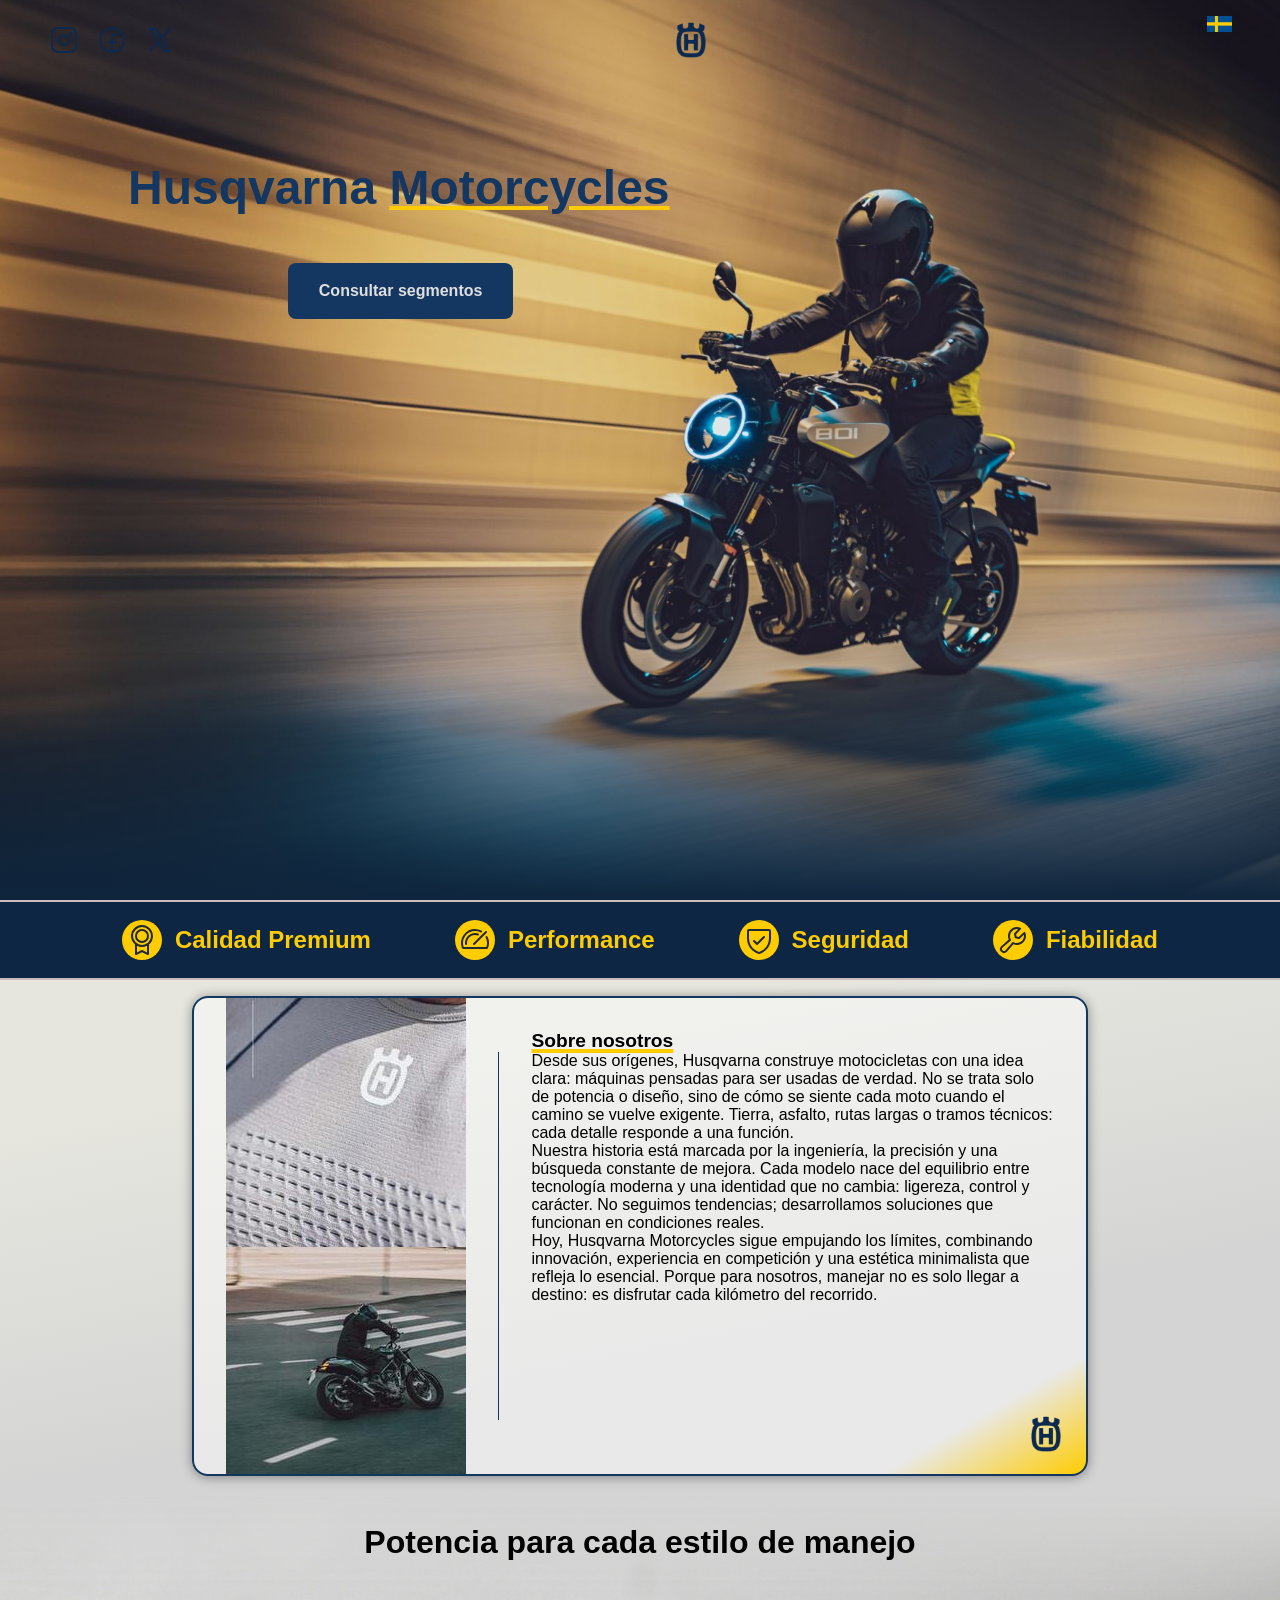
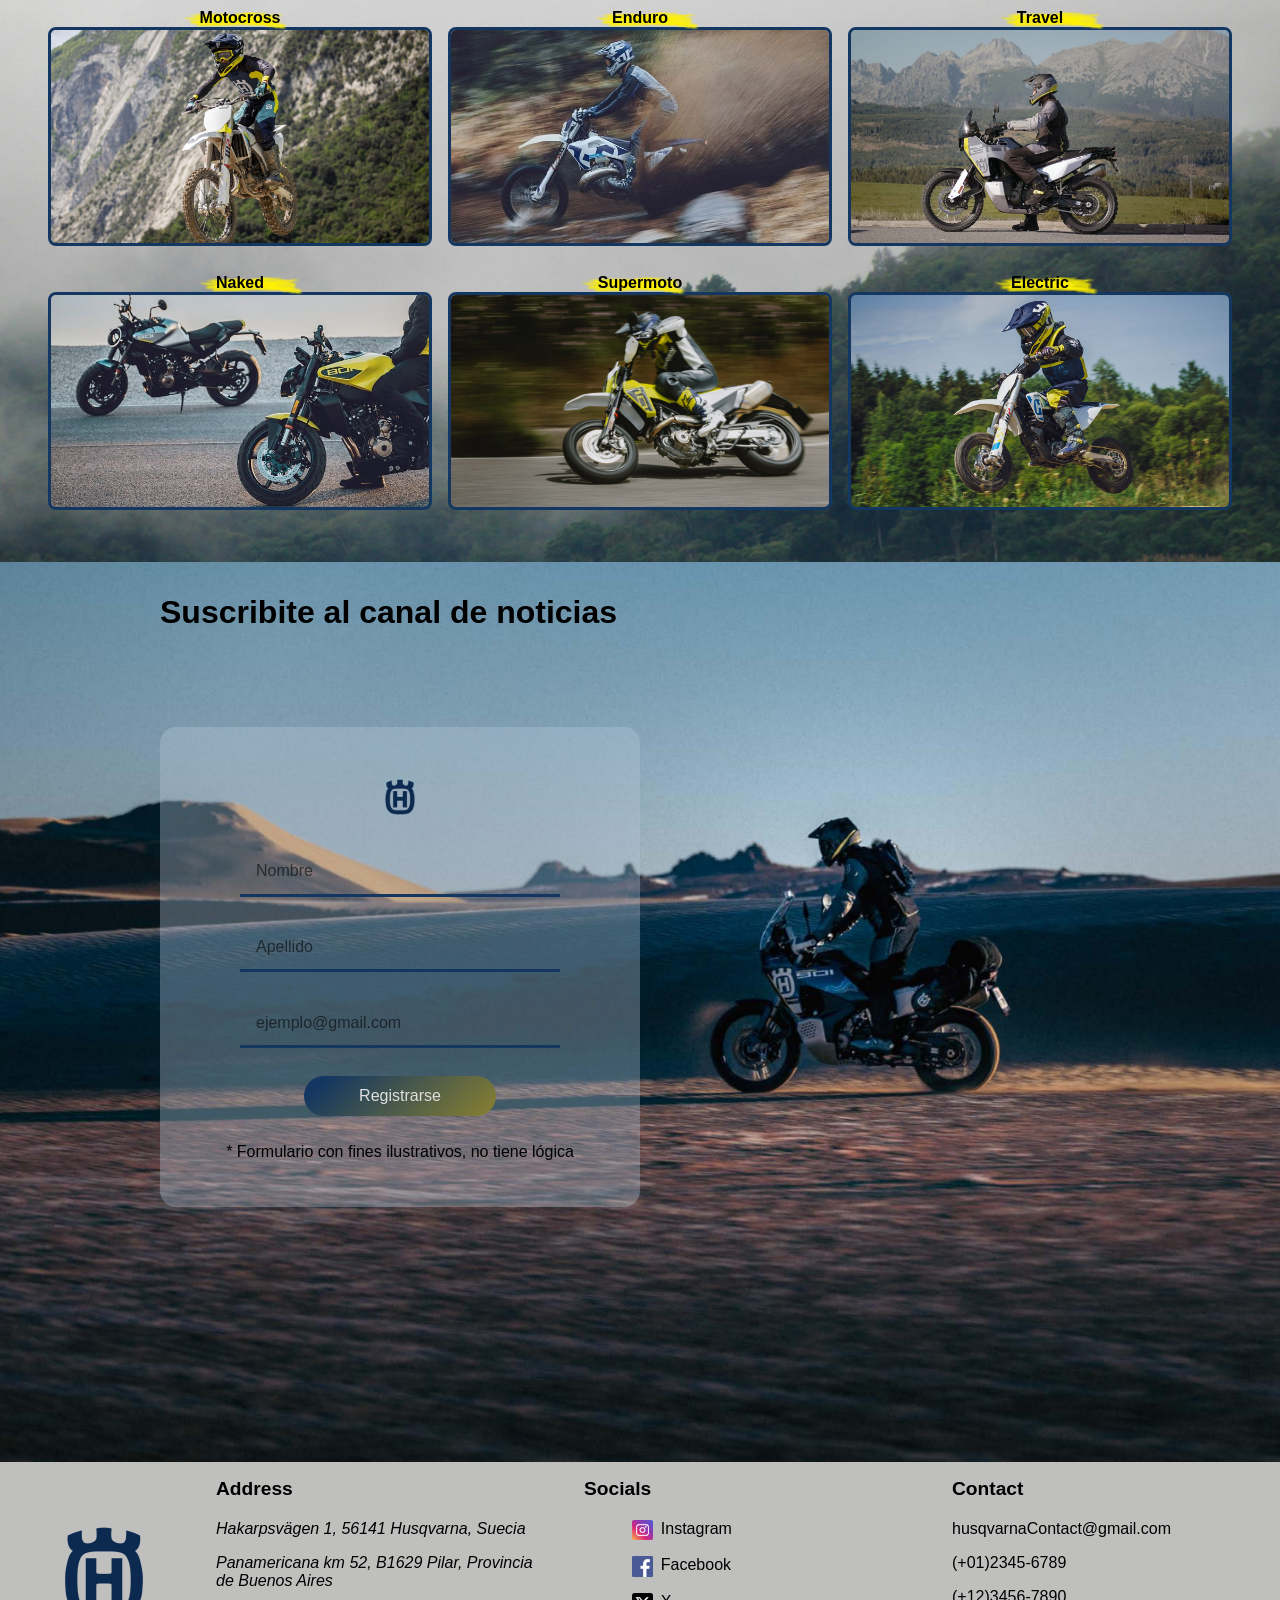
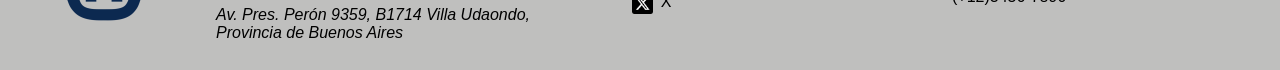
==== maquetado/main.html @ 610430f6 "final del foter?" ====
<!DOCTYPE html>
<html lang="en">

<head>
    <meta charset="UTF-8">
    <meta name="viewport" content="width=device-width, initial-scale=1.0">
    <title>Husqvarna Landing</title>
    <!-- Fuentes y Estilos -->
    <link rel="preconnect" href="https://fonts.googleapis.com">
    <link rel="preconnect" href="https://fonts.gstatic.com" crossorigin>
    <link
        href="https://fonts.googleapis.com/css2?family=Saira:ital,wdth,wght@0,50..125,100..900;1,50..125,100..900&display=swap"
        rel="stylesheet">
    <link rel="stylesheet" href="../styles/main.css" />
    <link rel="stylesheet" href="../styles/global.css" />
</head>

<body>
    <header>
        <div class="topbar">
            <div class="socials">
                <!-- Instagram, X y Facebook? -->
                <img src="../assets/icons/instagram-logo.svg">
                <img src="../assets/icons/facebook-logo.svg">
                <img src="../assets/icons/x-logo.svg">
            </div>
            <img class="logo" src="../assets/images/husqvarna-logo.png" alt="husqvarna-logo" />
            <img class="bandera" src="../assets/images/banderaSuecia.png" alt="flag" />
        </div>
        <section class="hero">
            <h1>Husqvarna <u class="sub">Motorcycles</u></h1>
            <button class="boton-navegacion">Consultar segmentos</button>
        </section>
    </header>

    <main>
        <section class="values-bar">
            <div class="value">
                <div class="circle">
                    <img src="../assets/icons/medal.svg" />
                </div>
                <p>Calidad Premium</p>
            </div>
            <div class="value">
                <div class="circle">
                    <img src="../assets/icons/speedometer.svg" />
                </div>
                <p>Performance</p>
            </div>
            <div class="value">
                <div class="circle">
                    <img src="../assets/icons/shield.svg" />
                </div>
                <p>Seguridad</p>
            </div>
            <div class="value">
                <div class="circle">
                    <img src="../assets/icons/wrench.svg" />
                </div>
                <p>Fiabilidad</p>
            </div>
        </section>

        <section class="about-us">
            <div class="about-us-container">
                <div class="about-us-images">
                    <img src="../assets/images/about-us/about-us1.jpg">
                    <img src="../assets/images/about-us/about-us2.jpg">
                </div>
                <div class="about-us-line">
                    <!-- vacio que quiero hacer una línea paralela a las fotos -->
                </div>
                <article class="about-us-text">
                    <h3 class="sub">Sobre nosotros</h3>
                    <p>Desde sus orígenes, Husqvarna construye motocicletas con una idea clara: máquinas pensadas para
                        ser usadas de verdad. No se trata solo de potencia o diseño, sino de cómo se siente cada moto
                        cuando el camino se vuelve exigente. Tierra, asfalto, rutas largas o tramos técnicos: cada
                        detalle responde a una función.</p>
                    <p>Nuestra historia está marcada por la ingeniería, la precisión y una búsqueda constante de mejora.
                        Cada modelo nace del equilibrio entre tecnología moderna y una identidad que no cambia:
                        ligereza, control y carácter. No seguimos tendencias; desarrollamos soluciones que funcionan en
                        condiciones reales.</p>
                    <p>Hoy, Husqvarna Motorcycles sigue empujando los límites, combinando innovación, experiencia en
                        competición y una estética minimalista que refleja lo esencial. Porque para nosotros, manejar no
                        es solo llegar a destino: es disfrutar cada kilómetro del recorrido.</p>
                    <img class="logo" src="../assets/images/husqvarna-logo.png">
                </article>
            </div>
        </section>

        <section class="segments-cards-container">
            <h3>Potencia para cada estilo de manejo</h3>
            <article class="grid">
                <div class="segment-card">
                    <div class="title-underline">
                        <h4>Motocross</h4>
                        <img class="yellow-underline" src="../assets/images/detalles/YellowUnderline.png" />
                    </div>
                    <img src="../assets/images/segmentos/motocross-card.jpg" />
                </div>
                <div class="segment-card">
                    <div class="title-underline">
                        <h4>Enduro</h4>
                        <img src="../assets/images/detalles/YellowUnderline.png" />
                    </div>
                    <img src="../assets/images/segmentos/enduro-card.jpg" />
                </div>
                <div class="segment-card">
                    <div class="title-underline">
                        <h4>Travel</h4>
                        <img src="../assets/images/detalles/YellowUnderline.png" />
                    </div>
                    <img src="../assets/images/segmentos/travel-card.jpg" />
                </div>
                <div class="segment-card">
                    <div class="title-underline">
                        <h4>Naked</h4>
                        <img src="../assets/images/detalles/YellowUnderline.png" />
                    </div>
                    <img src="../assets/images/segmentos/naked-card.jpg" />
                </div>
                <div class="segment-card">
                    <div class="title-underline">
                        <h4>Supermoto</h4>
                        <img src="../assets/images/detalles/YellowUnderline.png" />
                    </div>
                    <img src="../assets/images/segmentos/supermoto-card.jpg" />
                </div>
                <div class="segment-card">
                    <div class="title-underline">
                        <h4>Electric</h4>
                        <img src="../assets/images/detalles/YellowUnderline.png" />
                    </div>
                    <img src="../assets/images/segmentos/electric-card.jpg" />
                </div>
            </article>
        </section>

        <!-- <section class="latest-news-container">
            <h3>Últimas Noticias</h3>
            <article class="cards-container">
                <div class="news-card center-card">
                    <img src="../assets/images/latest-news/vitpilenCustom.JPG" class="card-img" />
                    <div class="card-text">
                        <h4>Husqvarna presenta la Vitpilen 801 Custom</h4>
                        <p>
                            La marca reveló un prototipo Custom Factory basado en la nueva Vitpilen 801.
                            Chasis aligerado, detalles mecanizados y una estética minimalista que rompe con lo
                            tradicional.
                            Los rumores indican que podría llegar como edición limitada a mercados selectos.
                        </p>
                    </div>
                </div>
                <div class="news-card left-card behind">
                    <img src="../assets/images/latest-news/newMotocross.jpg" class="card-img" />
                    <div class="card-text">
                        <h4>Nueva línea de Motocross 2025</h4>
                        <p>
                            Husqvarna actualizó la gama FC y TC con:

                            mapas de potencia revisados

                            mejoras en respuesta del acelerador ride-by-wire

                            suspensión WP XACT optimizada

                            reducción de peso en componentes clave

                            Se espera que los modelos 2025 sean referencia en competición amateur y profesional.
                        </p>
                    </div>
                </div>
                <div class="news-card right-card behind">
                    <img src="../assets/images/latest-news/newNorden.jpg" class="card-img" />
                    <div class="card-text">
                        <h4>Expedición Husqvarna Norden</h4>
                        <p>
                            Un equipo de pilotos de Husqvarna completó una travesía de 1.200 km con la Norden 901 por
                            terrenos mixtos:
                            fiordos, rutas costeras, grava suelta y sendas forestales.
                            La marca aprovechó la expedición para probar nuevas configuraciones de suspensión,
                            equipamiento touring actualizado y mejoras en ergonomía para viajes prolongados.


                        </p>
                    </div>
                </div>
            </article>
        </section> -->

        <section class="newsletter-form">
            <h3>Suscribite al canal de noticias</h3>
            <article class="form-container">
                <form>
                    <img class="logo" src="../assets/images/husqvarna-logo.png">
                    <div>
                        <label for="name" class="hidden">Nombre</label>
                        <input id="name" type="text" placeholder="Nombre">
                    </div>
                    <div>
                        <label for="lastname" class="hidden">Apellido</label>
                        <input id="lastname" type="text" placeholder="Apellido">
                    </div>
                    <div>
                        <label for="email" class="hidden">Email</label>
                        <input id="email" type="email" placeholder="ejemplo@gmail.com">
                    </div>
                    <button type="submit">Registrarse</button>
                    <p>* Formulario con fines ilustrativos, no tiene lógica</p>
                </form>
            </article>
        </section>

        <footer class="footer">
            <div class="footer-container">
                <div class="footer-column-logo logo-column">
                    <img class="footer-logo" src="../assets/images/husqvarna-logo.png">
                </div>
                <section class="footer-column">
                    <h3>Address</h3>
                    <address>
                        <p class="p-footer">Hakarpsvägen 1, 56141 Husqvarna, Suecia</p>
                        <p class="p-footer">Panamericana km 52, B1629 Pilar, Provincia de Buenos Aires</p>
                        <p class="p-footer">Av. Pres. Perón 9359, B1714 Villa Udaondo, Provincia de Buenos Aires</p>
                    </address>
                </section>
                <section class="footer-column">
                    <h3>Socials</h3>
                    <ul>
                        <li><img src="../assets/icons/instagramIcon.jpg"><p>Instagram</p></li>
                        <li><img src="../assets/icons/facebookIcon.jpg"><p>Facebook</p></li>
                        <li><img src="../assets/icons/twitterIcon.jpg"><p>X</p></li>
                    </ul>
                </section>
                <section class="footer-column">
                    <h3>Contact</h3>
                    <p class="p-footer">husqvarnaContact@gmail.com</p>
                    <p class="p-footer">(+01)2345-6789</p>
                    <p class="p-footer">(+12)3456-7890</p>
                </section>
            </div>
        </footer>
    </main>
</body>

</html>
---- styles/main.css ----
main {
    background-color: white;
    padding-top: 10em;
    padding: 0em 0em 0;
    width: 100%;
    display: flex;
    flex-direction: column;
    align-items: center;
}

.topbar {
    align-items: center;
    display: flex;
    flex-direction: row;
    justify-content: space-between;
}

.socials {
    display: flex;
    flex-direction: row;
    gap: 1em;
}

.hero {
    padding: 3em 5em;
    align-items: center;
}

.hero h1 {
    font-size: 3em;
    color: var(--color-primario);
    padding: 1em 0em
}

.hero button {
    margin-left: 10em;
}

.sub {
    text-decoration: underline;
    text-decoration-color: var(--color-secundario);
    /* Amarillo Husqvarna */
    text-decoration-thickness: 4px;
}

.values-bar {
    background-color: var(--color-primario-value);
    height: 5em;
    width: 100vw;
    padding: 0 5em;
    display: flex;
    flex-direction: row;
    justify-content: space-around;
    border-top: 2px solid var(--color-borde-suave);
    border-bottom: 2px solid var(--color-borde-suave);
}

.value {
    display: flex;
    flex-direction: row;
    gap: 0.8em;
    align-items: center;
}

.value p {
    font-size: 1.5em;
    color: var(--color-circle);
    font-weight: 600;
}

.circle {
    position: relative;
    height: 2.5em;
    width: 2.5em;
    background-color: var(--color-circle);
    border-radius: 9999px;
}

.circle img {
    position: absolute;
    top: 50%;
    left: 50%;
    transform: translate(-50%, -50%);
}

/* About us */
.about-us {
    width: 100%;
    height: 32em;
    display: flex;
    justify-content: center;
    align-items: center;
    /* background-color: var(--color-background2); */
    background: #D4D4D4;
    background: linear-gradient(349deg, rgba(212, 212, 212, 1) 32%, rgba(230, 230, 223, 1) 80%)
        /* ese color de fondo para diferenciar */
}

.about-us-container {
    width: 70%;
    height: 30em;
    border-radius: 1em;
    border: 2px solid var(--color-primario);
    background: var(--color-background2);
    background: linear-gradient(150deg, rgba(250, 250, 250, 0.55) 88%, rgba(255, 204, 0, 1) 100%);
    display: flex;
    flex-direction: row;
    justify-content: space-evenly;
    overflow: hidden;
    box-shadow: 0 1px 12px rgba(0, 0, 0, 0.4);
}

.about-us-line {
    width: 0.4em;
    height: 23em;
    margin: 0;
    align-self: center;
    background-color: var(--color-primario);
}

.about-us-text {
    padding: 2em;
    position: relative;
}

.about-us-text>img {
    position: absolute;
    bottom: 1em;
    right: 1em;
}

.about-us-images {
    width: 15em;
    margin: 0 2em;
}

.about-us-images>img {
    margin-top: -2em;
}

/*  */
.segments-cards-container {
    display: flex;
    flex-direction: column;
    width: 100%;
    background: linear-gradient(to bottom, #d4d4d4 0%, rgba(255, 255, 255, 0) 20%),
        url(../assets/images/background-fade.jpg) center/cover no-repeat;
}

.segments-cards-container>h3 {
    align-self: center;
    padding: 1em 0 0;
    font-size: 2em;
}

.grid {
    position: relative;
    align-self: center;
    display: grid;
    grid-template-columns: 25em 25em 25em;
    text-align: center;
    padding: 3em 0;
    row-gap: 1.5em;
}

.segment-card>img {
    width: 24em;
    border-radius: 0.5em;
    border: 3px solid var(--color-primario);
    transition: border-color 0.25s ease,
        transform 0.3s ease;
}

.segment-card>img:hover {
    border-color: var(--color-secundario);
    transform: scale(1.04);
}

.title-underline {
    position: relative;
    display: inline-block;
    z-index: 0;
}

.title-underline h4 {
    position: relative;
    z-index: 2;
}

.title-underline img {
    position: absolute;
    top: -16px;
    left: -1.5em;
    /* arranca debajo del h4 */
    z-index: 1;
}

.latest-news-container {
    width: 100%;
    padding: 1em 3em;
    border-top: 2px solid var(--color-borde-suave);
}

.latest-news-container h3 {
    position: relative;
    left: 5em;
    font-size: 2em;
    padding: 1em 0;
}

.cards-container {
    display: flex;
    flex-direction: column;
    position: relative;
    padding: 2em;
    /* sacar */
    gap: 1em;
    /* ^ */
    align-items: center;

}

.news-card {
    display: flex;
    flex-direction: row;
    border: 2px solid var(--color-primario);
    border-radius: 13px;
    background-color: var(--color-borde-suave);
    height: 15em;
}

.news-card img {
    height: 15em;
    width: auto;
    border-radius: 10px;
}

.card-text {
    padding: 0.5em 1em;
    gap: 1em;
    display: flex;
    flex-direction: column;
}

.center-card {
    width: 40em;
    position: relative;
    z-index: 3;
}

.behind {
    width: 35em;
    top: 0em;
    position: absolute;
    opacity: 0.6;
}

.left-card {
    left: 1em;
}

.right-card {
    right: 1em;
}

.newsletter-form {
    background: url(../assets/images/form-background.jpg) no-repeat center;
    background-size: cover; /* acomodo la imagen para que cubra todo el contenedor*/
    width: 100%;
    height: 100vh;
    /* display column (on-block) */
}

.newsletter-form h3 {
    position: relative;
    left: 5em;
    font-size: 2em;
    padding: 1em 0;
}

.form-container form {
    background-color: rgba(180, 198, 214, 0.35);
    border-radius: 1em;
    align-items: center;
    padding: 2em;
    margin: 4em 10em;
    width: 30em;
    height: 30em;
    display: flex;
    flex-direction: column;
    justify-content: space-around;
}

form input {
    height: 3em;
    width: 20em;
    padding: 0 1em;
    background: none;
    border: none;
    border-bottom: 3px solid var(--color-primario);
    font-size: 1em;

    transition: padding 0.25s ease;
}

form input::placeholder {
    color: var(--color-placeholder);
}

form input:focus {
    outline: none;
    padding: 0 1.3em;
}

form button {
    height: 2.5em;
    width: 12em;
    font-size: 1em;
    background: linear-gradient(318deg, var(--color-secundario) 0%, var(--color-primario) 90%);
    background-size: 200% 200%;
    background-position: left;
    color: var(--color-fuente-claro);
    border-radius: 9999px;
    border: none;

    transition: background-position 0.4s ease,
        transform 0.2s ease,
        color 0.4s ease;
}

form button:hover {
    background-position: right;
    transform: translateY(-2px);
    color: var(--color-fuente-fuerte);
}
.hidden{
    position: absolute;
    left: -9999px;
}

.footer{
    height: 13em;
    width: 100%;
    padding: 1em 0;
    background-color: var(--color-background-footer);
}

.footer-container{
    display: flex;
    flex-direction: row;
    justify-content: center;
    gap: 3em;
}

.footer-column{
    width: 20em;
}
.footer-column-logo{
    width: 10em;
}
.footer-column h3{
    justify-self: center;
    margin: 0 0 1em 0;
}

.logo-column{
    position: relative;
}
.footer-logo{
    width: 8em;
    position: absolute;
    top: 2em;
    left: 2em;
}
/* tamaño de los iconos */
li{
    display: flex;
    flex-direction: row;
    gap: 0.5em;
    margin: 0 0 1em 0;
    padding: 0 3em;
}
li img{
    height: 1.3em;
}
.p-footer{
    margin: 0 0 1em 0;
}
---- styles/global.css ----
:root {
  --color-primario: #143761;
  --color-secundario: #ffcc00;
  /*aclaro el color en hover*/
  --color-primario-hover: #1e5497;
  /* --color-secundario-hover: #e4e4e4;*/
  /*oscurezco en active*/
  --color-primario-value: #0d2644;
  /* --color-secundario-active: #cfcfcf;*/

  --color-background: #f5f5f5;
  --color-background2:#fcfcf0;
  --color-background-footer:#bfbfbe;
  --color-fuente-fuerte: #000000;
  --color-fuente-claro: #dfdfdf;
  --color-fuente-medio: #967d65;
  --color-fuente-suave: #9EA7B6;
  --color-borde-suave: #ccbcbc;
  --color-circle: #ffcc00;
  --color-placeholder: #00000091;
  --ancho-contenedor: 71.80rem;
  /*lo dejo y lo cambio para las cards*/
  --radio-contenedor: 0.5rem;
  /*ídem arriba, tengo que moverlo a css de modelos*/
  --font-family: "preconnect", sans-serif;
}

* {
  padding: 0;
  margin: 0;
  box-sizing: border-box;
}

body {
  background-color: var(--color-background);
  width: 100%;
  display: flex;
  flex-direction: column;
  justify-content: center;
  align-items: center;
  overflow-x: hidden;
  font-family: var(--font-family);
}

header {
  background: linear-gradient(to top, rgba(14,37,61,1) 0%, rgba(14,37,61,0) 25%),
  url(../assets/images/svartpilen801.png) no-repeat center center; 
  background-size: cover;
  top: 0;
  width: 100%;
  height: 100vh;
  padding: 1em 3em;
}

.container-boton {
  padding: 1em 0;
  width: 100%;
  display: flex;
  justify-content: space-evenly;
}

.boton-navegacion {
  height: 3.5em;
  padding: 0 1.8em;
  border-radius: 8px;
  border: 2px solid transparent;
  cursor: pointer;
  background-color: var(--color-primario);
  color: var(--color-fuente-claro);
  transition: background-color 0.25s ease,
    color 0.1s ease,
    transform 0.1s ease,
    box-shadow 0.25s ease,
    border 0.25s ease;
  font-size: 1rem;
  font-weight: 600;
}

.boton-navegacion:hover {
  background-color: transparent;
  color: var(--color-primario);
  border-color: var(--color-principal);
  transform: translateY(-2px);
  box-shadow: 0 4px 10px rgba(0, 0, 0, 0.4);
}

.boton-navegacion:active {
  transform: translateY(0);
}

.logo {
  /*height: 50px;*/
  height: 3em;
  width: 3em;
}

.bandera {
  height: 1em;
  width: auto;
  align-self: flex-start;
}

h1,
h2 {
  color: white;
}

h1 {
  font-size: 2.6rem;
}

h2 {
  font-size: 1.3rem;
}

h3 {
  font-size: 1.2rem;
}

p {
  font-size: 1rem;
}

.fuente-oscuro {
  color: var(--color-fuente-fuerte);
}

.contenedor {
  width: 100%;
  background-color: var(--color-fuente-suave);
  border-radius: var(--radio-contenedor);
  padding: 1.5rem;
}

.elementos-espaciado {
  display: flex;
  flex-direction: column;
  gap: var(--margen-entre-inputs);
}

.error {
  color: var(--color-error);
  font-size: 0.9rem;
  margin-top: 0.25rem;
}

.color-secundario {
  color: var(--color-secundario);
}

.color-medio {
  color: var(--color-fuente-medio);
}

/* Breakpoint tablet */
/* @media (max-width: 1024px) {
  h1 {
    font-size: 2.1rem;
  }
} */

/* Breakpoint mobile */
/* @media (max-width: 640px) {
  h1{
    font-size: 1.7rem;
  }
  h2 {
    font-size: 1.1rem;
  }
  h3 {
    font-size: 1rem;
  }
  p {
    font-size: 0.9rem;
  }
  body{
    padding-top: 0rem;
    padding-bottom: 4rem;
  }
} */
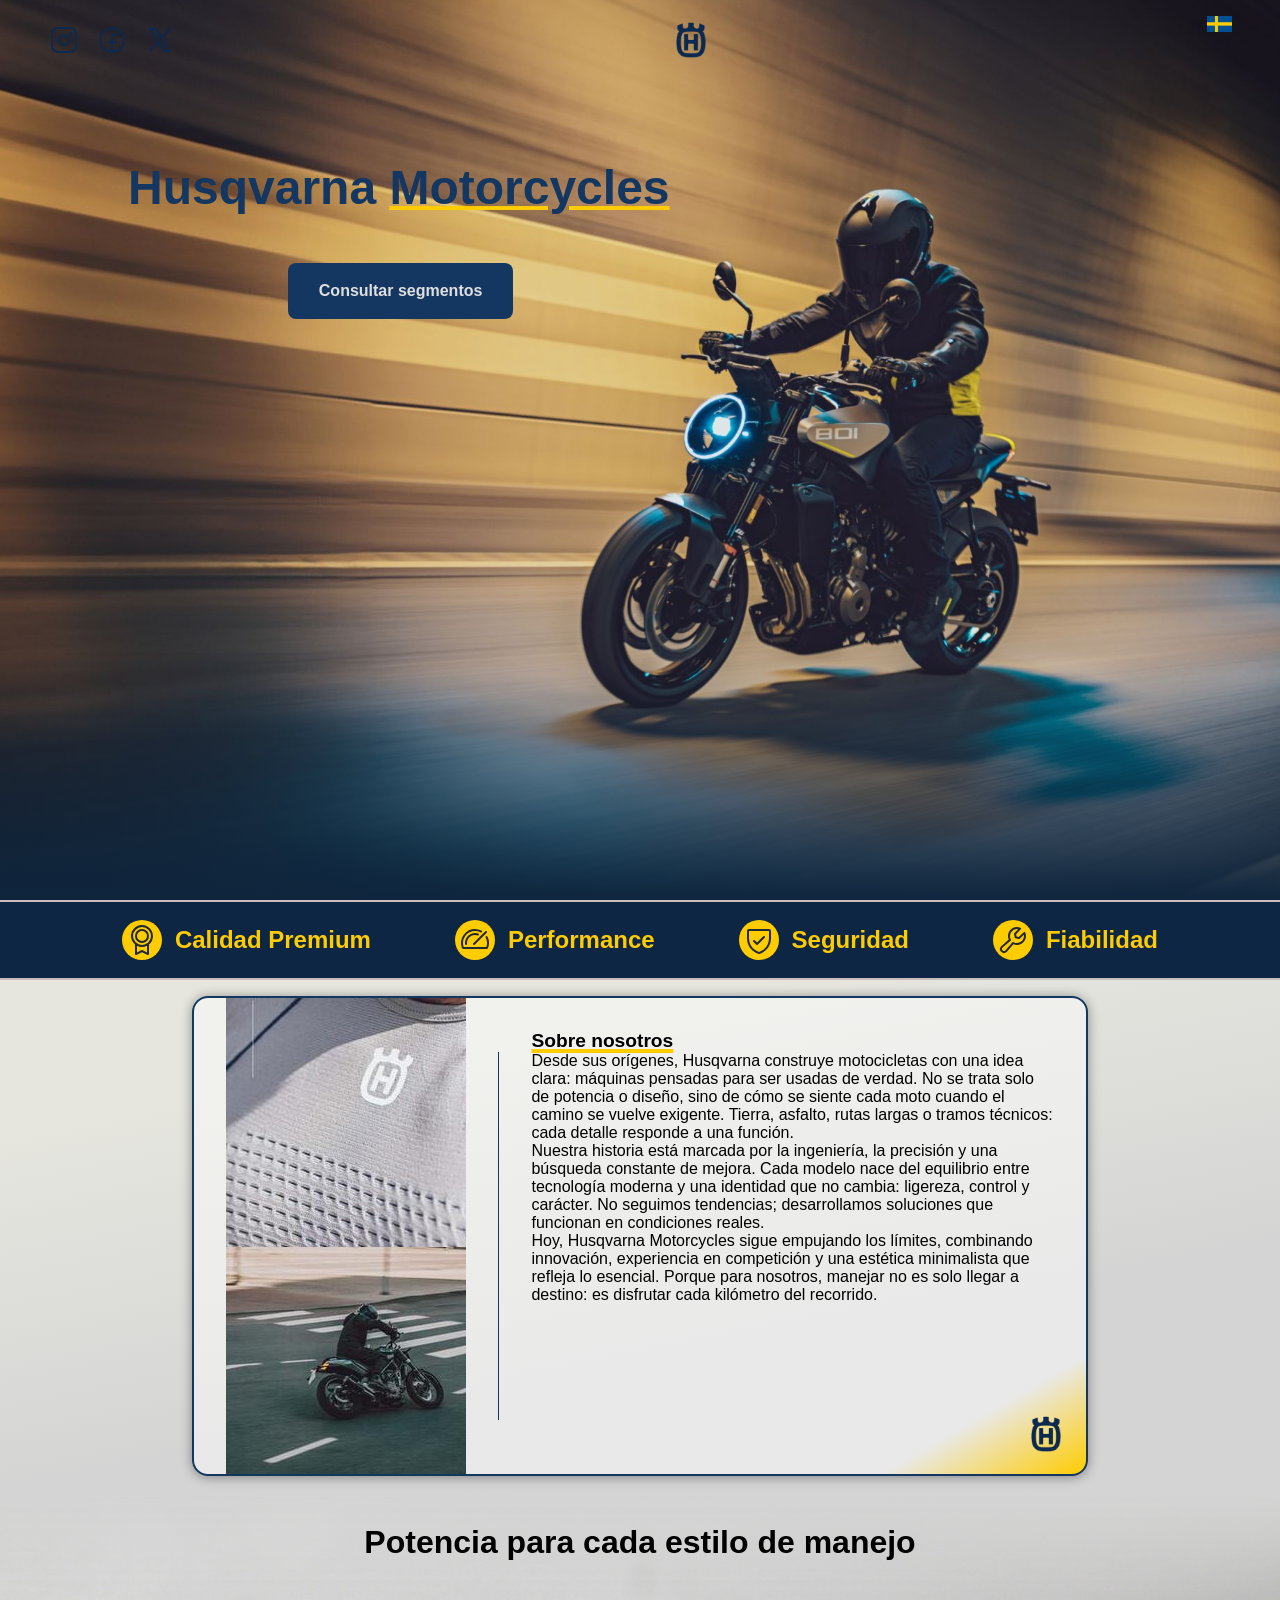
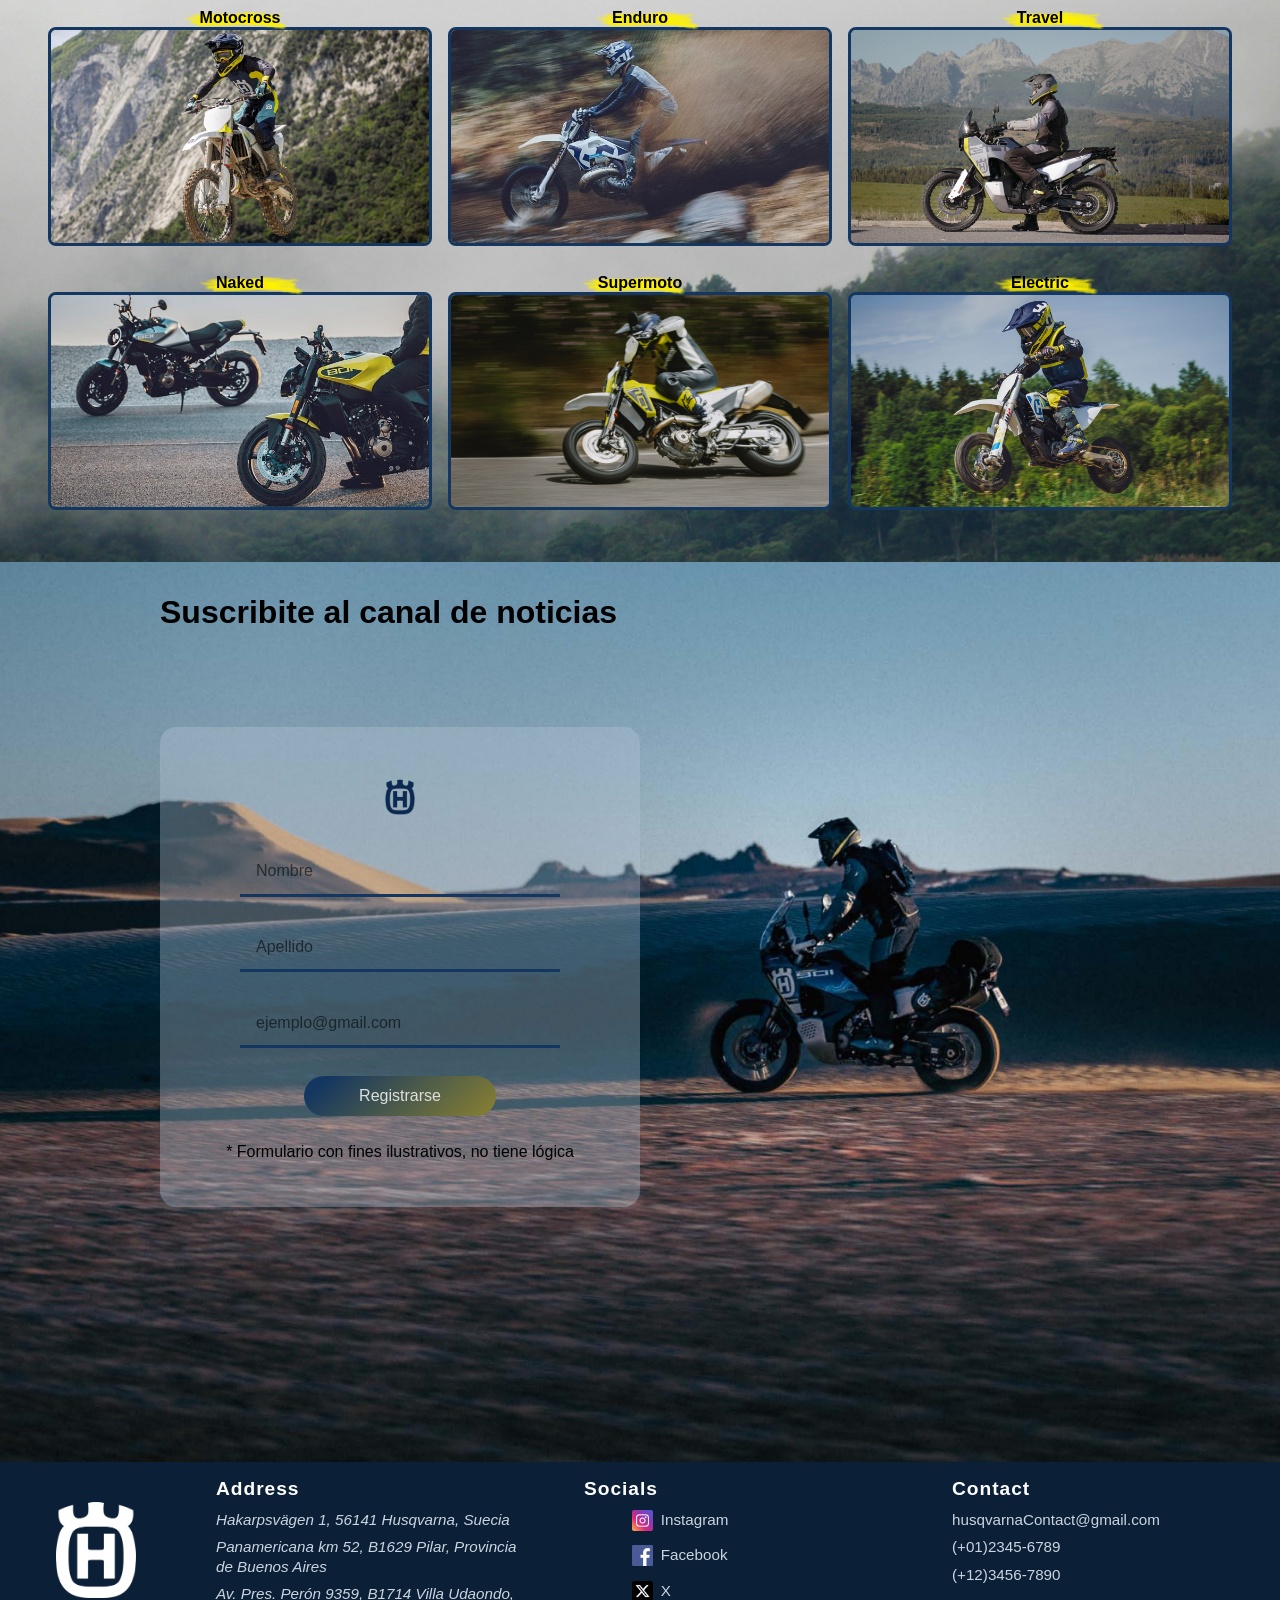
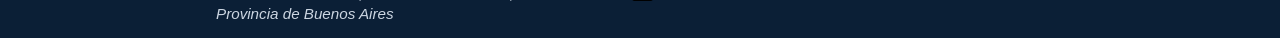
==== commit e1958b8a: "footer" ====
--- a/maquetado/main.html
+++ b/maquetado/main.html
@@ -214,7 +214,7 @@
         <footer class="footer">
             <div class="footer-container">
                 <div class="footer-column-logo logo-column">
-                    <img class="footer-logo" src="../assets/images/husqvarna-logo.png">
+                    <img class="footer-logo" src="../assets/images/husqvarna-logo-footer.png">
                 </div>
                 <section class="footer-column">
                     <h3>Address</h3>
@@ -227,9 +227,9 @@
                 <section class="footer-column">
                     <h3>Socials</h3>
                     <ul>
-                        <li><img src="../assets/icons/instagramIcon.jpg"><p>Instagram</p></li>
-                        <li><img src="../assets/icons/facebookIcon.jpg"><p>Facebook</p></li>
-                        <li><img src="../assets/icons/twitterIcon.jpg"><p>X</p></li>
+                        <li><img src="../assets/icons/instagramIcon.jpg"><p class="p-footer">Instagram</p></li>
+                        <li><img src="../assets/icons/facebookIcon.jpg"><p class="p-footer">Facebook</p></li>
+                        <li><img src="../assets/icons/twitterIcon.jpg"><p class="p-footer">X</p></li>
                     </ul>
                 </section>
                 <section class="footer-column">
--- a/styles/main.css
+++ b/styles/main.css
@@ -339,7 +339,7 @@
 }
 
 .footer{
-    height: 13em;
+    height: 11em;
     width: 100%;
     padding: 1em 0;
     background-color: var(--color-background-footer);
@@ -359,30 +359,36 @@
     width: 10em;
 }
 .footer-column h3{
+    color: var(--color-fuente-footer-h3);
+    font-weight: 600;
+    letter-spacing: 0.05em;
     justify-self: center;
-    margin: 0 0 1em 0;
+    margin: 0 0 0.5em 0;
 }
 
 .logo-column{
     position: relative;
 }
 .footer-logo{
-    width: 8em;
-    position: absolute;
-    top: 2em;
-    left: 2em;
+    width: 5em;
+    position: absolute;
+    top: 1.5em;
+    left: 3em;
 }
 /* tamaño de los iconos */
 li{
     display: flex;
     flex-direction: row;
     gap: 0.5em;
-    margin: 0 0 1em 0;
+    margin: 0 0 0.5em 0;
     padding: 0 3em;
 }
 li img{
     height: 1.3em;
 }
 .p-footer{
-    margin: 0 0 1em 0;
+    color: var(--color-fuente-footer-p);
+    font-size: 0.95em;
+    line-height: 1.3;
+    margin: 0 0 0.5em 0;
 }
--- a/styles/global.css
+++ b/styles/global.css
@@ -10,8 +10,10 @@
 
   --color-background: #f5f5f5;
   --color-background2:#fcfcf0;
-  --color-background-footer:#bfbfbe;
+  --color-background-footer:#0b1f36;
   --color-fuente-fuerte: #000000;
+  --color-fuente-footer-h3: #ffffff;
+  --color-fuente-footer-p: #cbd5e1;
   --color-fuente-claro: #dfdfdf;
   --color-fuente-medio: #967d65;
   --color-fuente-suave: #9EA7B6;
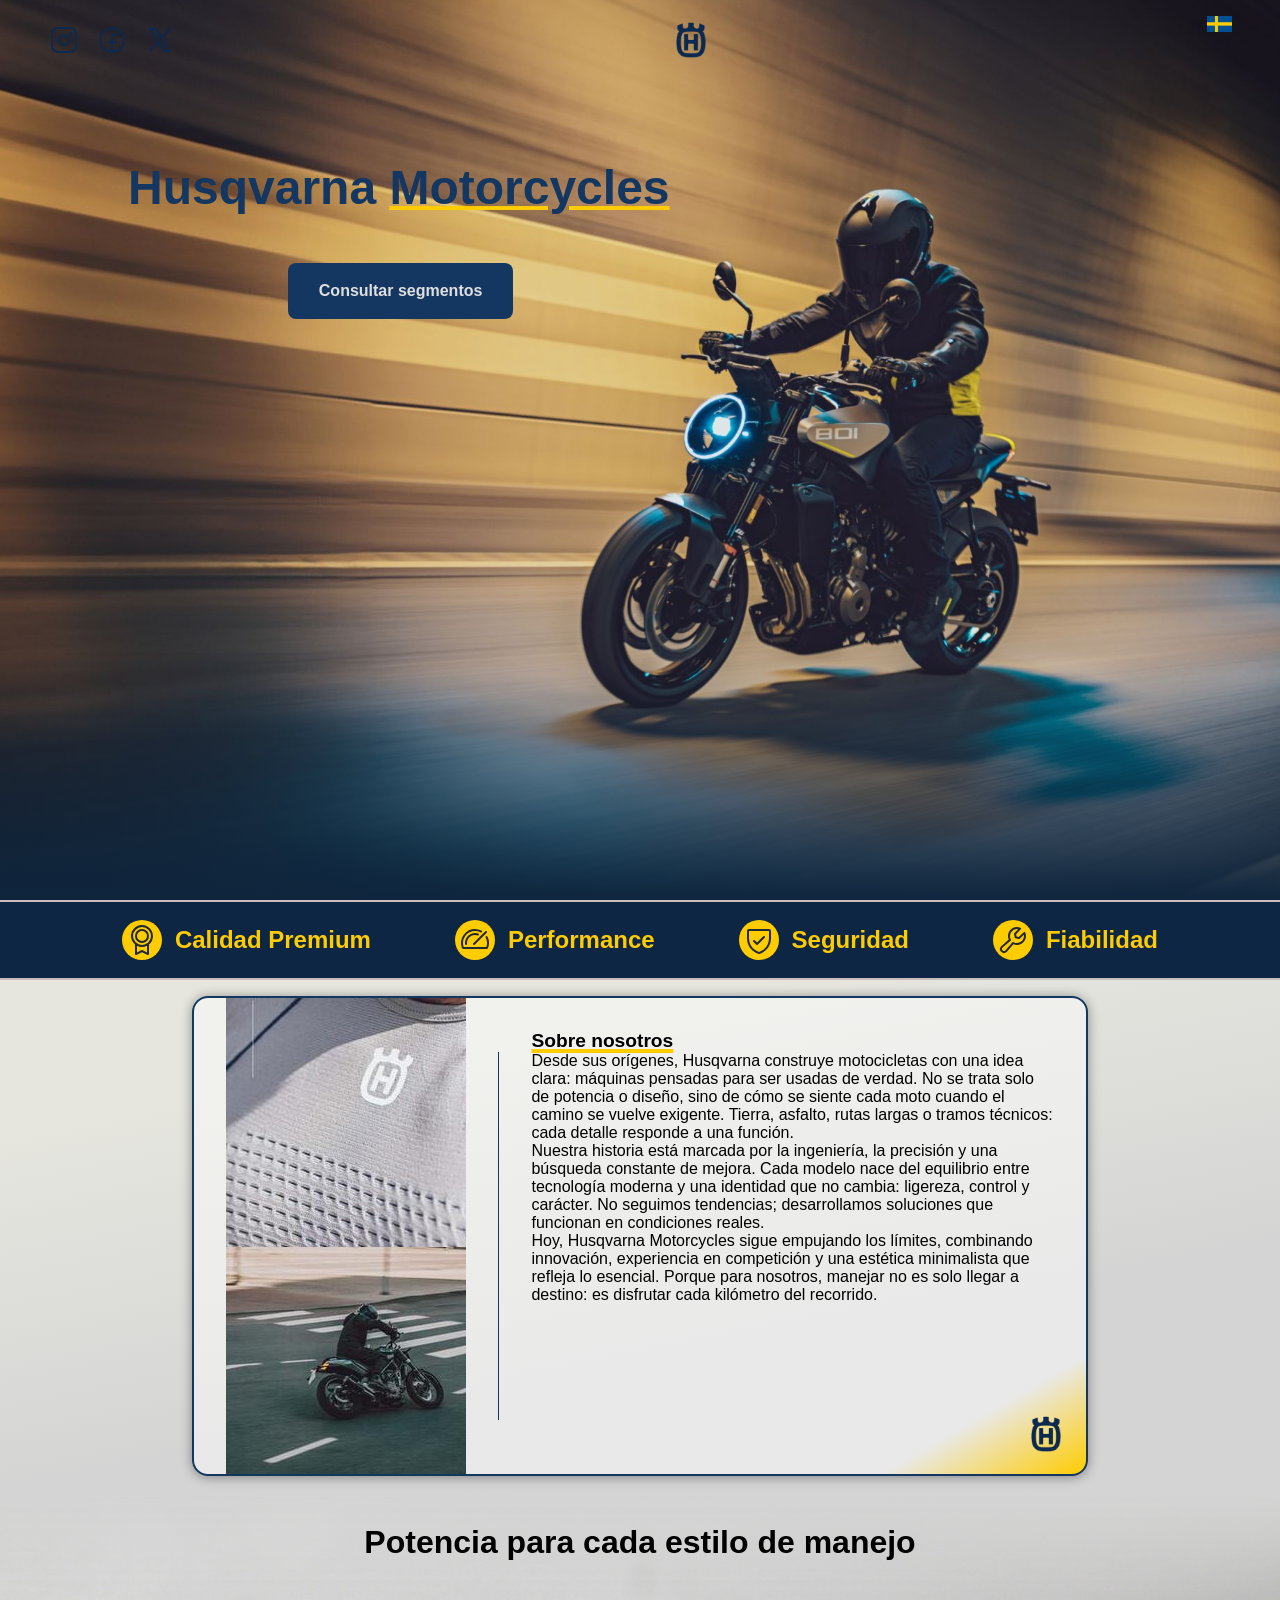
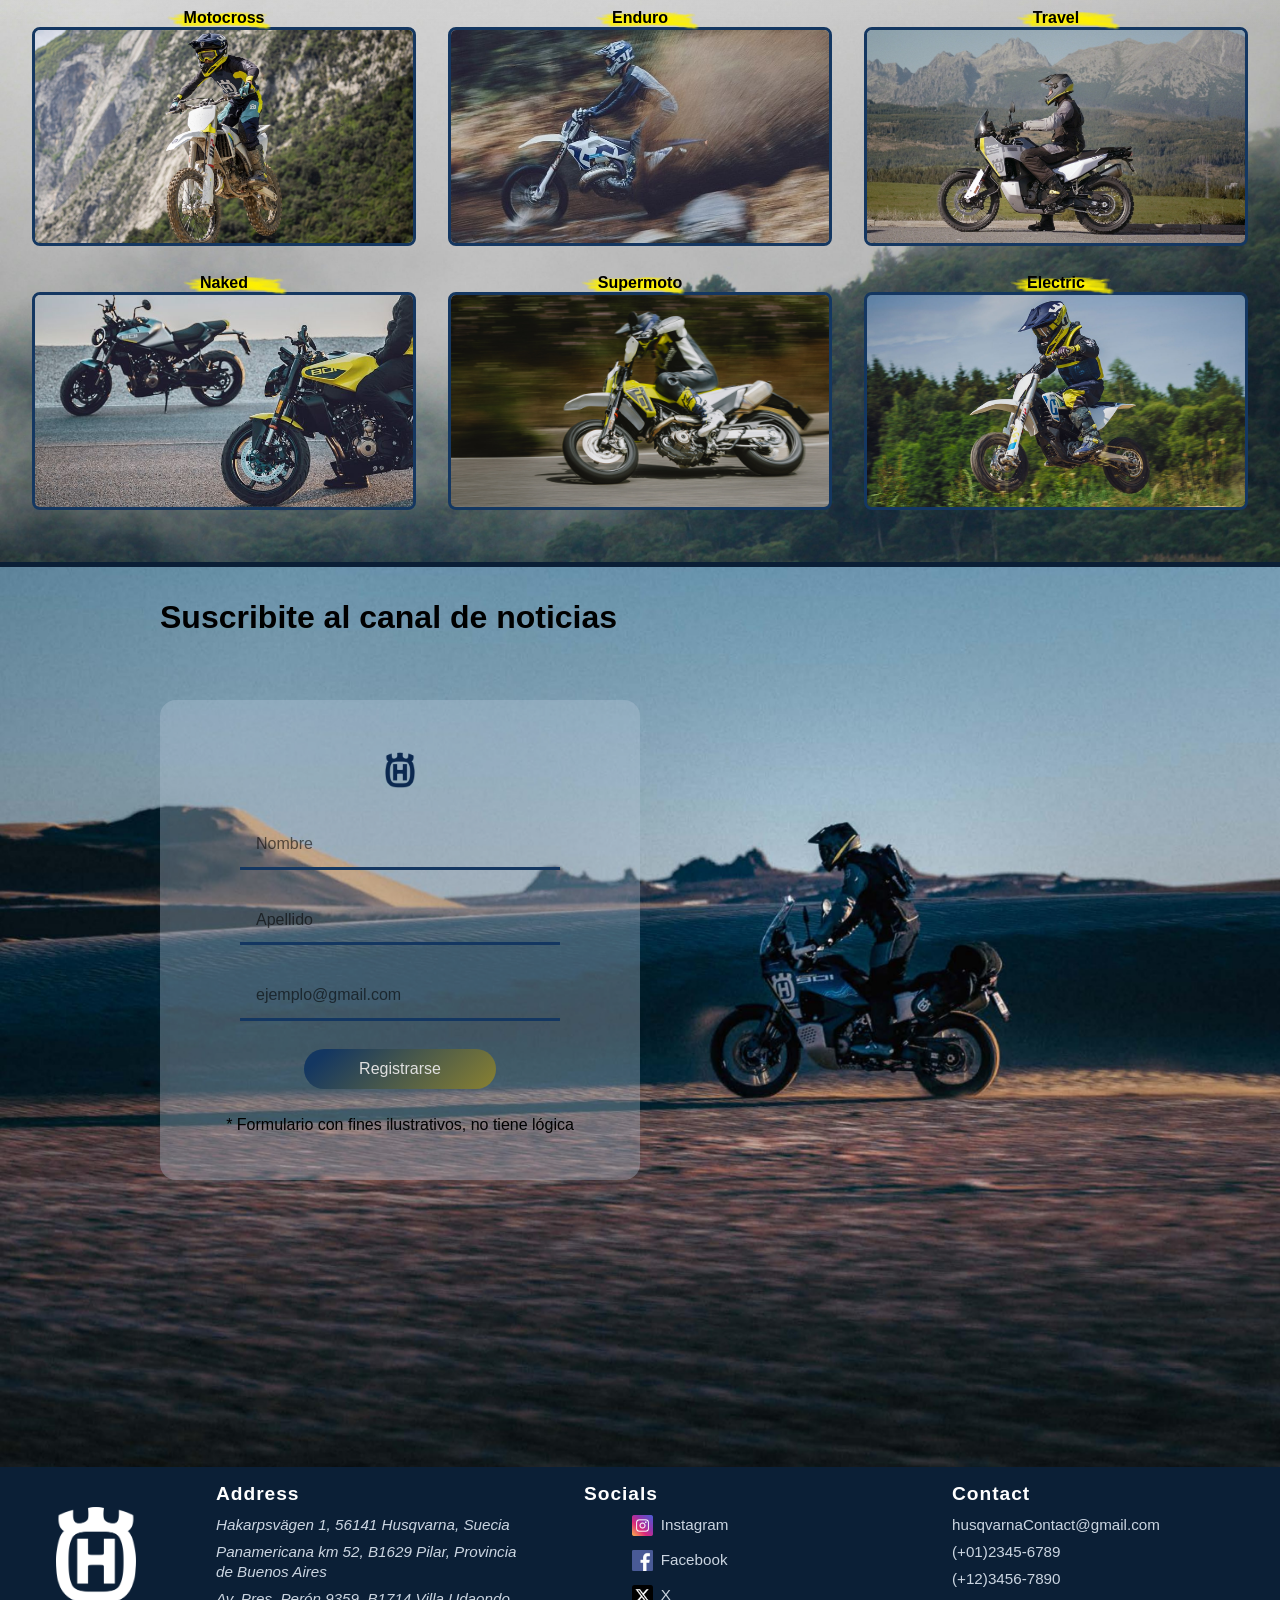
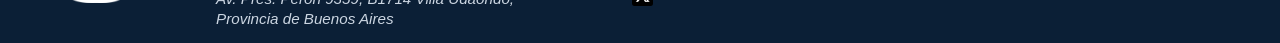
==== commit 5299a7c4: "section divider" ====
--- a/maquetado/main.html
+++ b/maquetado/main.html
@@ -136,58 +136,7 @@
             </article>
         </section>
 
-        <!-- <section class="latest-news-container">
-            <h3>Últimas Noticias</h3>
-            <article class="cards-container">
-                <div class="news-card center-card">
-                    <img src="../assets/images/latest-news/vitpilenCustom.JPG" class="card-img" />
-                    <div class="card-text">
-                        <h4>Husqvarna presenta la Vitpilen 801 Custom</h4>
-                        <p>
-                            La marca reveló un prototipo Custom Factory basado en la nueva Vitpilen 801.
-                            Chasis aligerado, detalles mecanizados y una estética minimalista que rompe con lo
-                            tradicional.
-                            Los rumores indican que podría llegar como edición limitada a mercados selectos.
-                        </p>
-                    </div>
-                </div>
-                <div class="news-card left-card behind">
-                    <img src="../assets/images/latest-news/newMotocross.jpg" class="card-img" />
-                    <div class="card-text">
-                        <h4>Nueva línea de Motocross 2025</h4>
-                        <p>
-                            Husqvarna actualizó la gama FC y TC con:
-
-                            mapas de potencia revisados
-
-                            mejoras en respuesta del acelerador ride-by-wire
-
-                            suspensión WP XACT optimizada
-
-                            reducción de peso en componentes clave
-
-                            Se espera que los modelos 2025 sean referencia en competición amateur y profesional.
-                        </p>
-                    </div>
-                </div>
-                <div class="news-card right-card behind">
-                    <img src="../assets/images/latest-news/newNorden.jpg" class="card-img" />
-                    <div class="card-text">
-                        <h4>Expedición Husqvarna Norden</h4>
-                        <p>
-                            Un equipo de pilotos de Husqvarna completó una travesía de 1.200 km con la Norden 901 por
-                            terrenos mixtos:
-                            fiordos, rutas costeras, grava suelta y sendas forestales.
-                            La marca aprovechó la expedición para probar nuevas configuraciones de suspensión,
-                            equipamiento touring actualizado y mejoras en ergonomía para viajes prolongados.
-
-
-                        </p>
-                    </div>
-                </div>
-            </article>
-        </section> -->
-
+        <div class="section-divider"></div>
         <section class="newsletter-form">
             <h3>Suscribite al canal de noticias</h3>
             <article class="form-container">
@@ -227,9 +176,15 @@
                 <section class="footer-column">
                     <h3>Socials</h3>
                     <ul>
-                        <li><img src="../assets/icons/instagramIcon.jpg"><p class="p-footer">Instagram</p></li>
-                        <li><img src="../assets/icons/facebookIcon.jpg"><p class="p-footer">Facebook</p></li>
-                        <li><img src="../assets/icons/twitterIcon.jpg"><p class="p-footer">X</p></li>
+                        <li><img src="../assets/icons/instagramIcon.jpg">
+                            <p class="p-footer">Instagram</p>
+                        </li>
+                        <li><img src="../assets/icons/facebookIcon.jpg">
+                            <p class="p-footer">Facebook</p>
+                        </li>
+                        <li><img src="../assets/icons/twitterIcon.jpg">
+                            <p class="p-footer">X</p>
+                        </li>
                     </ul>
                 </section>
                 <section class="footer-column">
--- a/styles/main.css
+++ b/styles/main.css
@@ -143,7 +143,8 @@
     display: flex;
     flex-direction: column;
     width: 100%;
-    background: linear-gradient(to bottom, #d4d4d4 0%, rgba(255, 255, 255, 0) 20%),
+    background:
+        linear-gradient(to bottom, #d4d4d4 0%, rgba(255, 255, 255, 0) 20%),
         url(../assets/images/background-fade.jpg) center/cover no-repeat;
 }
 
@@ -161,6 +162,7 @@
     text-align: center;
     padding: 3em 0;
     row-gap: 1.5em;
+    column-gap: 1em;
 }
 
 .segment-card>img {
@@ -195,95 +197,35 @@
     z-index: 1;
 }
 
-.latest-news-container {
-    width: 100%;
-    padding: 1em 3em;
-    border-top: 2px solid var(--color-borde-suave);
-}
-
-.latest-news-container h3 {
+.section-divider {
+    height: 0.3em;
+    width: 100%;
+    background-color: var(--color-background-footer);
+
+}
+
+.newsletter-form {
+    background: url(../assets/images/form-background.jpg) no-repeat center;
+    background-size: cover;
+    /* acomodo la imagen para que cubra todo el contenedor*/
+    width: 100%;
+    height: 100vh;
+    /* display column (on-block) */
+}
+
+.newsletter-form h3 {
     position: relative;
     left: 5em;
     font-size: 2em;
     padding: 1em 0;
 }
 
-.cards-container {
-    display: flex;
-    flex-direction: column;
-    position: relative;
-    padding: 2em;
-    /* sacar */
-    gap: 1em;
-    /* ^ */
-    align-items: center;
-
-}
-
-.news-card {
-    display: flex;
-    flex-direction: row;
-    border: 2px solid var(--color-primario);
-    border-radius: 13px;
-    background-color: var(--color-borde-suave);
-    height: 15em;
-}
-
-.news-card img {
-    height: 15em;
-    width: auto;
-    border-radius: 10px;
-}
-
-.card-text {
-    padding: 0.5em 1em;
-    gap: 1em;
-    display: flex;
-    flex-direction: column;
-}
-
-.center-card {
-    width: 40em;
-    position: relative;
-    z-index: 3;
-}
-
-.behind {
-    width: 35em;
-    top: 0em;
-    position: absolute;
-    opacity: 0.6;
-}
-
-.left-card {
-    left: 1em;
-}
-
-.right-card {
-    right: 1em;
-}
-
-.newsletter-form {
-    background: url(../assets/images/form-background.jpg) no-repeat center;
-    background-size: cover; /* acomodo la imagen para que cubra todo el contenedor*/
-    width: 100%;
-    height: 100vh;
-    /* display column (on-block) */
-}
-
-.newsletter-form h3 {
-    position: relative;
-    left: 5em;
-    font-size: 2em;
-    padding: 1em 0;
-}
-
 .form-container form {
     background-color: rgba(180, 198, 214, 0.35);
     border-radius: 1em;
     align-items: center;
     padding: 2em;
-    margin: 4em 10em;
+    margin: 2em 10em;
     width: 30em;
     height: 30em;
     display: flex;
@@ -333,32 +275,35 @@
     transform: translateY(-2px);
     color: var(--color-fuente-fuerte);
 }
-.hidden{
+
+.hidden {
     position: absolute;
     left: -9999px;
 }
 
-.footer{
+.footer {
     height: 11em;
     width: 100%;
     padding: 1em 0;
     background-color: var(--color-background-footer);
 }
 
-.footer-container{
+.footer-container {
     display: flex;
     flex-direction: row;
     justify-content: center;
     gap: 3em;
 }
 
-.footer-column{
+.footer-column {
     width: 20em;
 }
-.footer-column-logo{
+
+.footer-column-logo {
     width: 10em;
 }
-.footer-column h3{
+
+.footer-column h3 {
     color: var(--color-fuente-footer-h3);
     font-weight: 600;
     letter-spacing: 0.05em;
@@ -366,27 +311,31 @@
     margin: 0 0 0.5em 0;
 }
 
-.logo-column{
-    position: relative;
-}
-.footer-logo{
+.logo-column {
+    position: relative;
+}
+
+.footer-logo {
     width: 5em;
     position: absolute;
     top: 1.5em;
     left: 3em;
 }
+
 /* tamaño de los iconos */
-li{
+li {
     display: flex;
     flex-direction: row;
     gap: 0.5em;
     margin: 0 0 0.5em 0;
     padding: 0 3em;
 }
-li img{
+
+li img {
     height: 1.3em;
 }
-.p-footer{
+
+.p-footer {
     color: var(--color-fuente-footer-p);
     font-size: 0.95em;
     line-height: 1.3;
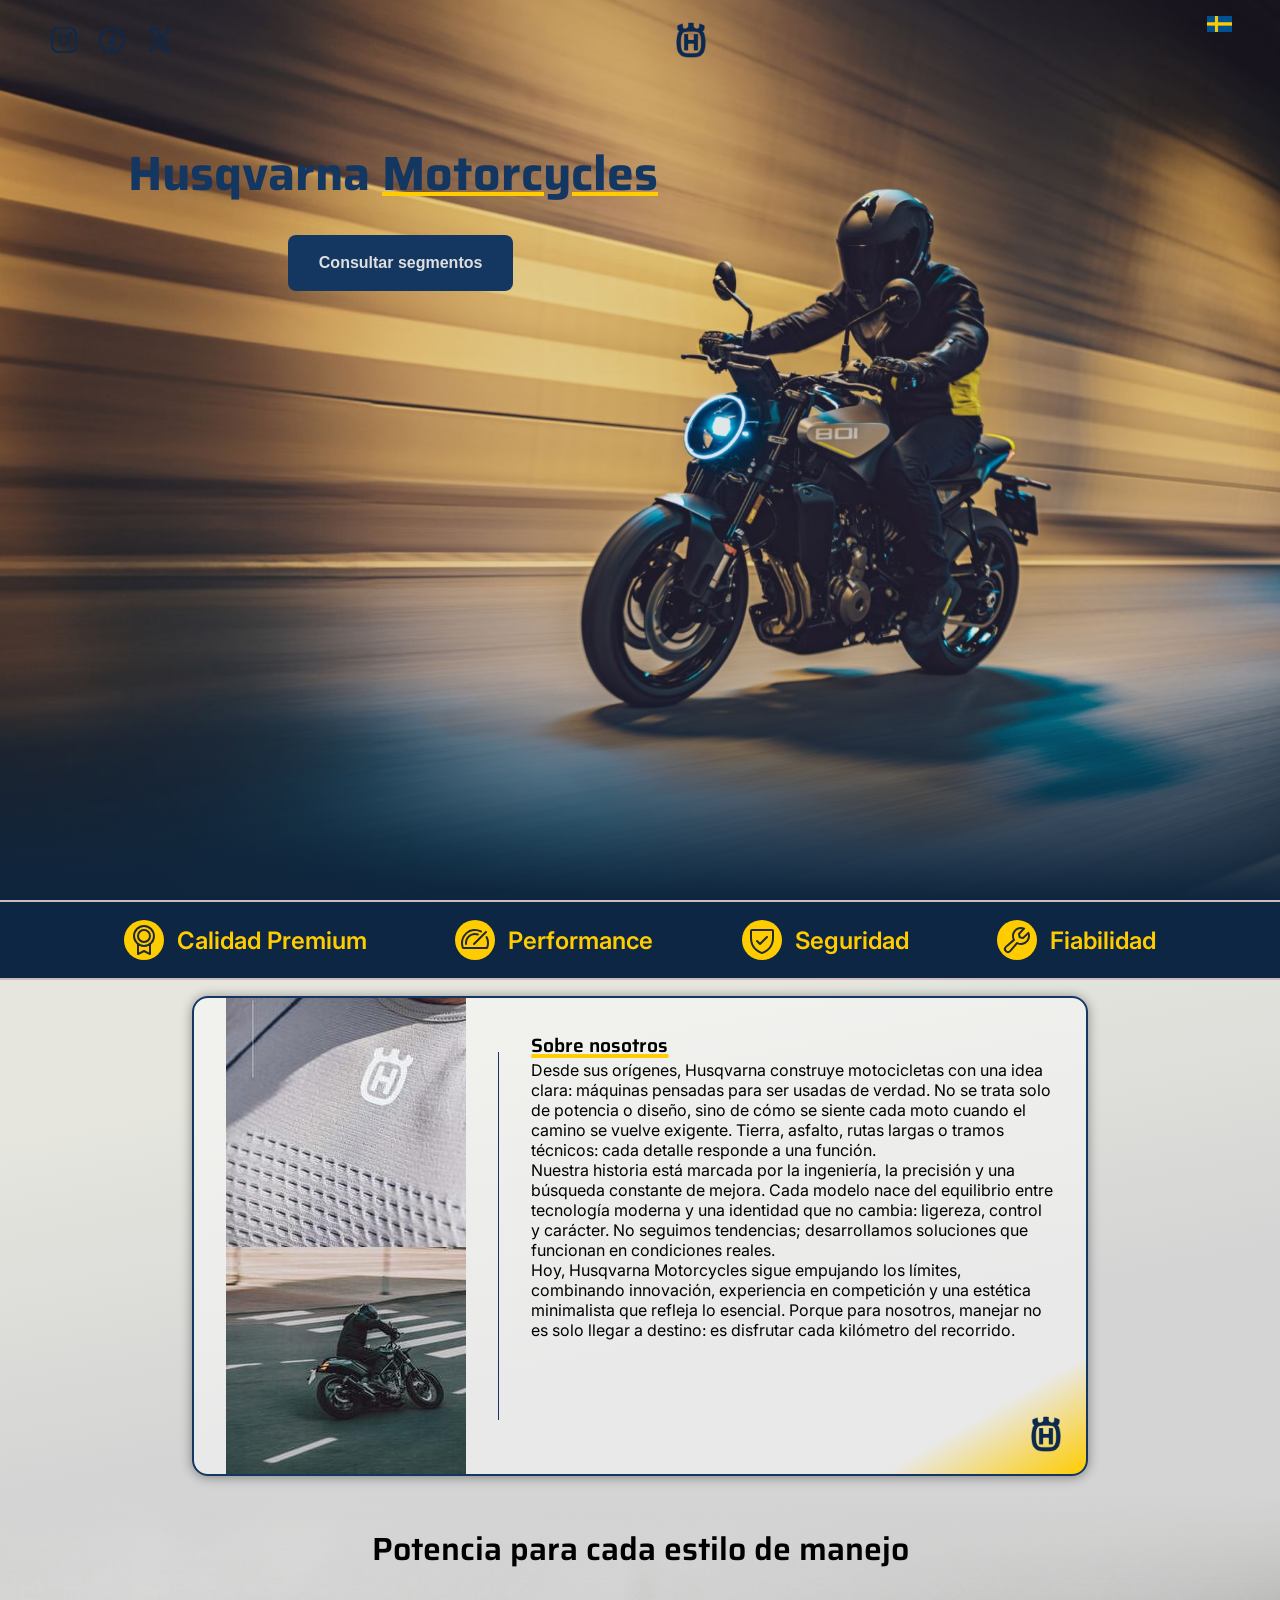
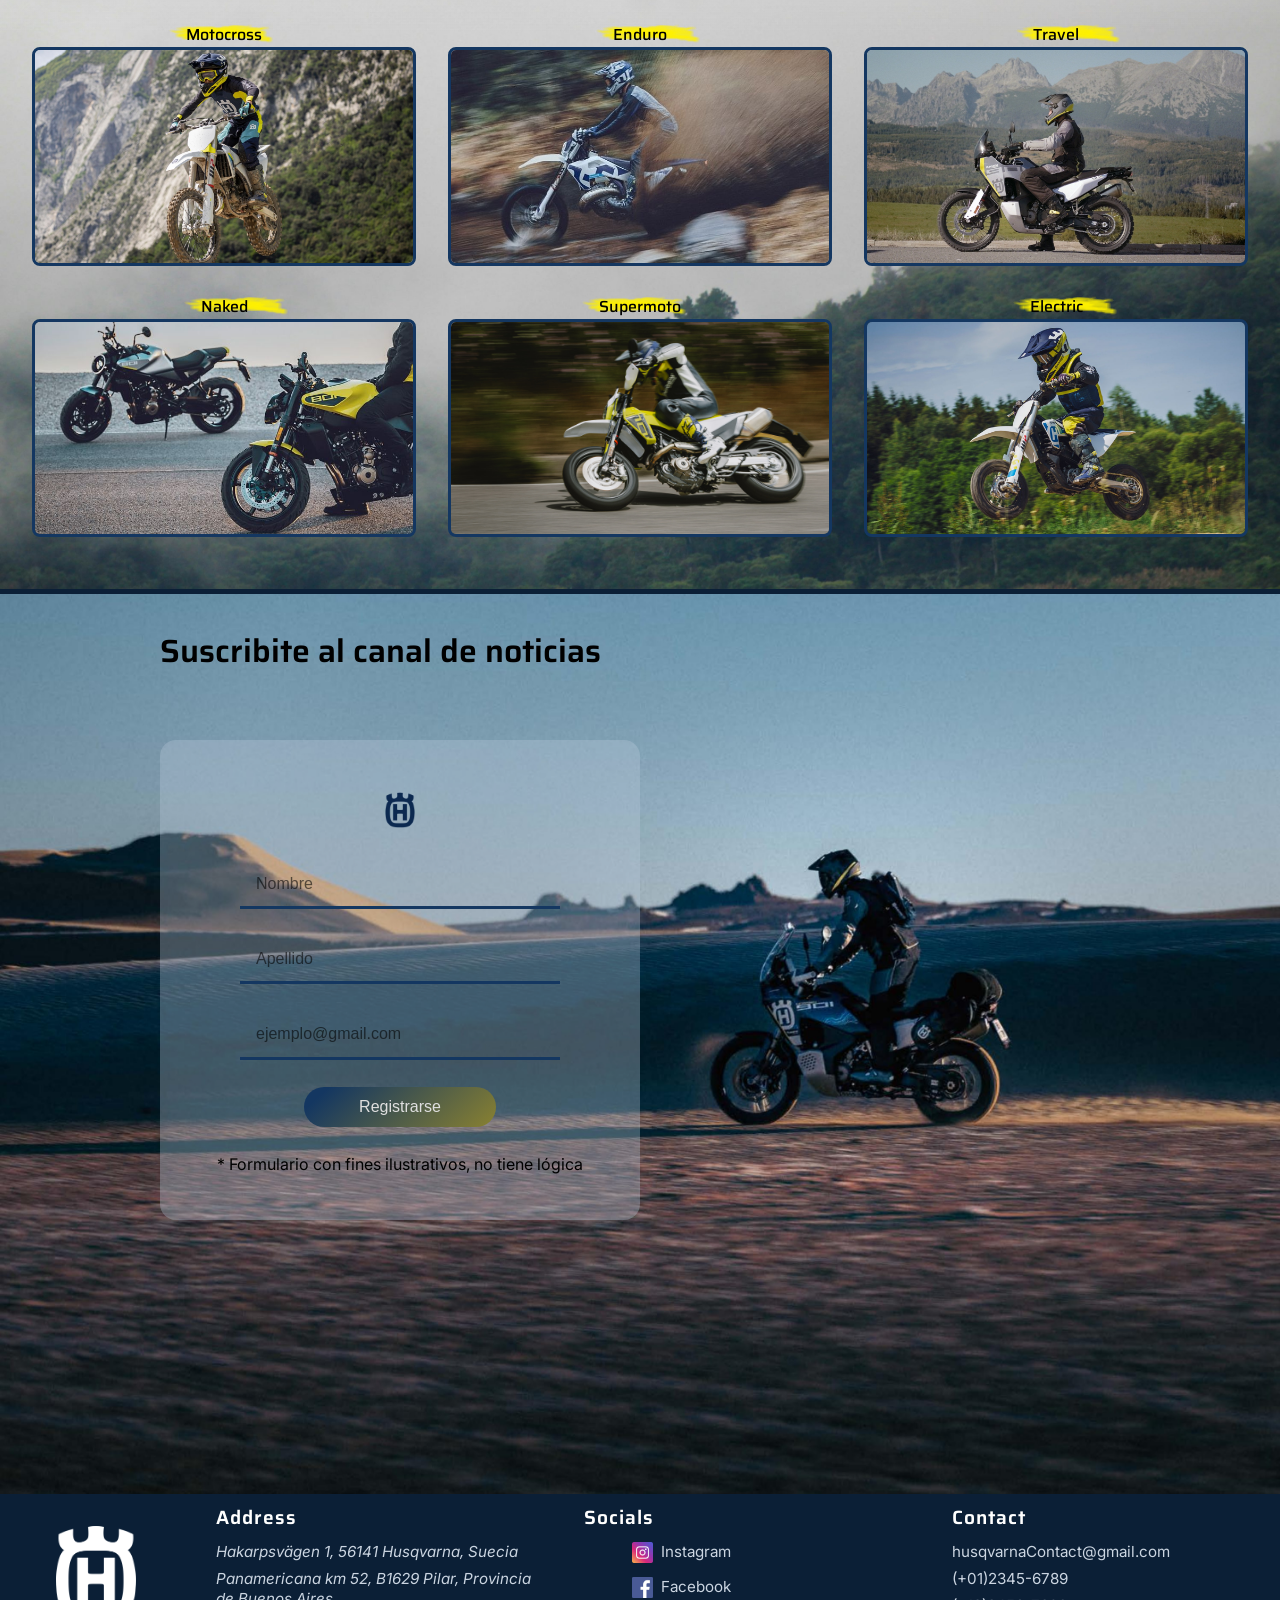
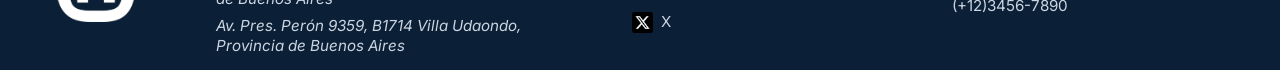
==== commit 9ab8689e: "agrego inner-hero" ====
--- a/maquetado/main.html
+++ b/maquetado/main.html
@@ -9,7 +9,7 @@
     <link rel="preconnect" href="https://fonts.googleapis.com">
     <link rel="preconnect" href="https://fonts.gstatic.com" crossorigin>
     <link
-        href="https://fonts.googleapis.com/css2?family=Saira:ital,wdth,wght@0,50..125,100..900;1,50..125,100..900&display=swap"
+        href="https://fonts.googleapis.com/css2?family=Inter:wght@400;500;600&family=Saira:ital,wdth,wght@0,50..125,100..900;1,50..125,100..900&display=swap"
         rel="stylesheet">
     <link rel="stylesheet" href="../styles/main.css" />
     <link rel="stylesheet" href="../styles/global.css" />
@@ -19,7 +19,6 @@
     <header>
         <div class="topbar">
             <div class="socials">
-                <!-- Instagram, X y Facebook? -->
                 <img src="../assets/icons/instagram-logo.svg">
                 <img src="../assets/icons/facebook-logo.svg">
                 <img src="../assets/icons/x-logo.svg">
@@ -28,8 +27,10 @@
             <img class="bandera" src="../assets/images/banderaSuecia.png" alt="flag" />
         </div>
         <section class="hero">
-            <h1>Husqvarna <u class="sub">Motorcycles</u></h1>
-            <button class="boton-navegacion">Consultar segmentos</button>
+            <div class="hero-inner">
+                <h1>Husqvarna <u class="sub">Motorcycles</u></h1>
+                <button class="boton-navegacion">Consultar segmentos</button>
+            </div>
         </section>
     </header>
 
@@ -137,6 +138,7 @@
         </section>
 
         <div class="section-divider"></div>
+
         <section class="newsletter-form">
             <h3>Suscribite al canal de noticias</h3>
             <article class="form-container">
--- a/styles/main.css
+++ b/styles/main.css
@@ -22,24 +22,29 @@
 }
 
 .hero {
+    display: flex;
+    justify-content: center;
+}
+
+.hero-inner {
+    max-width: 1200px;
+    width: 100%;
     padding: 3em 5em;
-    align-items: center;
-}
-
-.hero h1 {
+}
+
+.hero-inner h1 {
     font-size: 3em;
     color: var(--color-primario);
-    padding: 1em 0em
-}
-
-.hero button {
+    padding: 0.5em 0;
+}
+
+.hero-inner button {
     margin-left: 10em;
 }
 
 .sub {
     text-decoration: underline;
     text-decoration-color: var(--color-secundario);
-    /* Amarillo Husqvarna */
     text-decoration-thickness: 4px;
 }
 
@@ -284,7 +289,7 @@
 .footer {
     height: 11em;
     width: 100%;
-    padding: 1em 0;
+    padding: 0.5em 0;
     background-color: var(--color-background-footer);
 }
 
--- a/styles/global.css
+++ b/styles/global.css
@@ -24,7 +24,8 @@
   /*lo dejo y lo cambio para las cards*/
   --radio-contenedor: 0.5rem;
   /*ídem arriba, tengo que moverlo a css de modelos*/
-  --font-family: "preconnect", sans-serif;
+  --font-title: 'Saira', sans-sherif;
+  --font-text: 'Inter', sans-sherif; 
 }
 
 * {
@@ -41,7 +42,7 @@
   justify-content: center;
   align-items: center;
   overflow-x: hidden;
-  font-family: var(--font-family);
+  font-family: var(--font-text);
 }
 
 header {
@@ -101,22 +102,25 @@
   width: auto;
   align-self: flex-start;
 }
-
-h1,
-h2 {
-  color: white;
+h1, h2, h3, h4{
+  font-family: var(--font-title);
 }
-
 h1 {
   font-size: 2.6rem;
+  font-weight: 700;
 }
 
 h2 {
   font-size: 1.3rem;
+  font-weight: 600;
 }
 
 h3 {
   font-size: 1.2rem;
+  font-weight: 600;
+}
+h4{
+  font-weight: 500;
 }
 
 p {
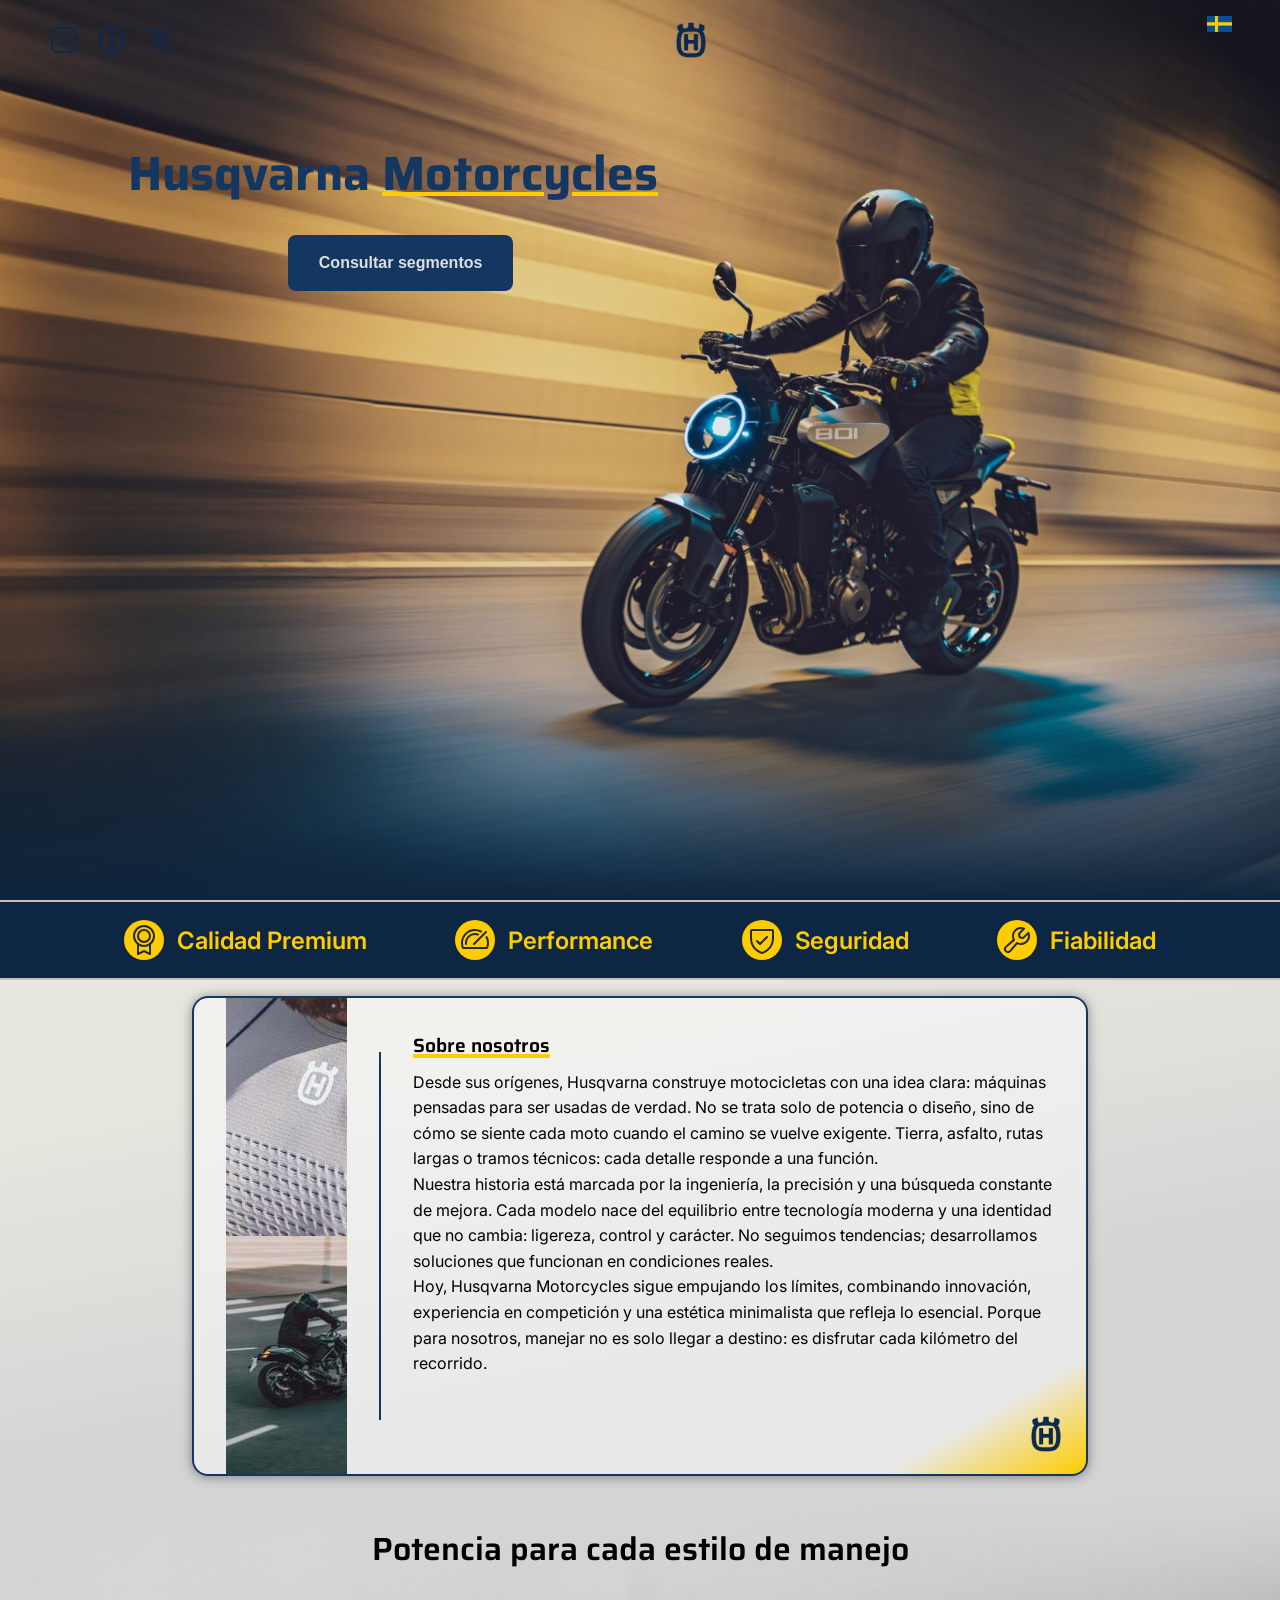
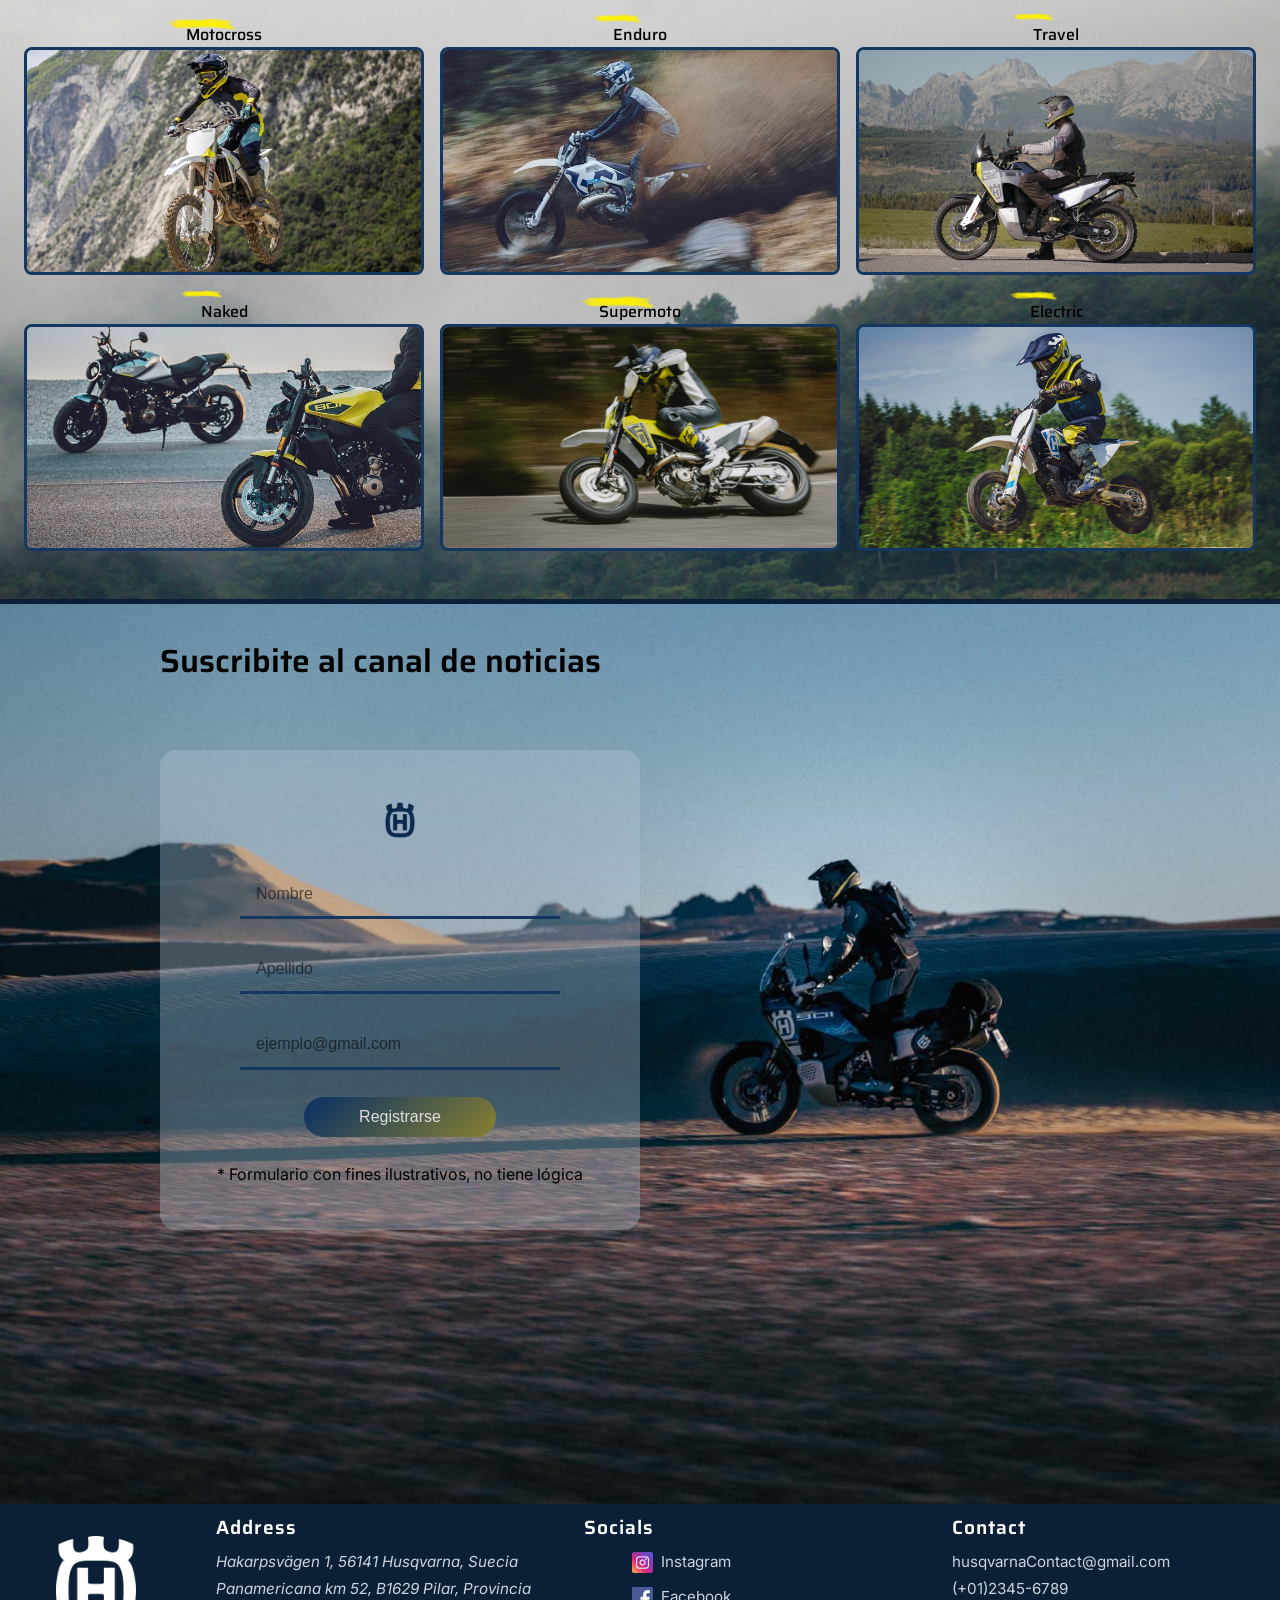
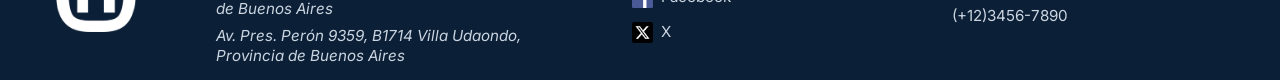
==== commit 8296e7ce: "agrego en global.css el width:100%" ====
--- a/maquetado/main.html
+++ b/maquetado/main.html
@@ -69,7 +69,7 @@
                     <img src="../assets/images/about-us/about-us2.jpg">
                 </div>
                 <div class="about-us-line">
-                    <!-- vacio que quiero hacer una línea paralela a las fotos -->
+                    <!-- vacio para hacer una línea paralela a las fotos -->
                 </div>
                 <article class="about-us-text">
                     <h3 class="sub">Sobre nosotros</h3>
--- a/styles/main.css
+++ b/styles/main.css
@@ -128,6 +128,12 @@
     position: relative;
 }
 
+.about-us-text p{
+    line-height: 1.6em;
+}
+.about-us-text h3{
+    margin-bottom: 0.5em;
+}
 .about-us-text>img {
     position: absolute;
     bottom: 1em;
@@ -135,12 +141,16 @@
 }
 
 .about-us-images {
-    width: 15em;
+    display: flex;
+    flex-direction: column;
+    flex-basis: 50%;
+    align-self: stretch;
     margin: 0 2em;
 }
-
-.about-us-images>img {
-    margin-top: -2em;
+.about-us-images img {
+    flex: 1;
+    object-fit: cover;
+    width: 100%;
 }
 
 /*  */
@@ -171,7 +181,6 @@
 }
 
 .segment-card>img {
-    width: 24em;
     border-radius: 0.5em;
     border: 3px solid var(--color-primario);
     transition: border-color 0.25s ease,
--- a/styles/global.css
+++ b/styles/global.css
@@ -89,6 +89,13 @@
 
 .boton-navegacion:active {
   transform: translateY(0);
+}
+
+img{
+    max-width: 100%;
+    display: block; 
+    /* display block elimina el espacio vacio que*/ 
+    /* agrega el navegador por defecto por ser inline*/
 }
 
 .logo {
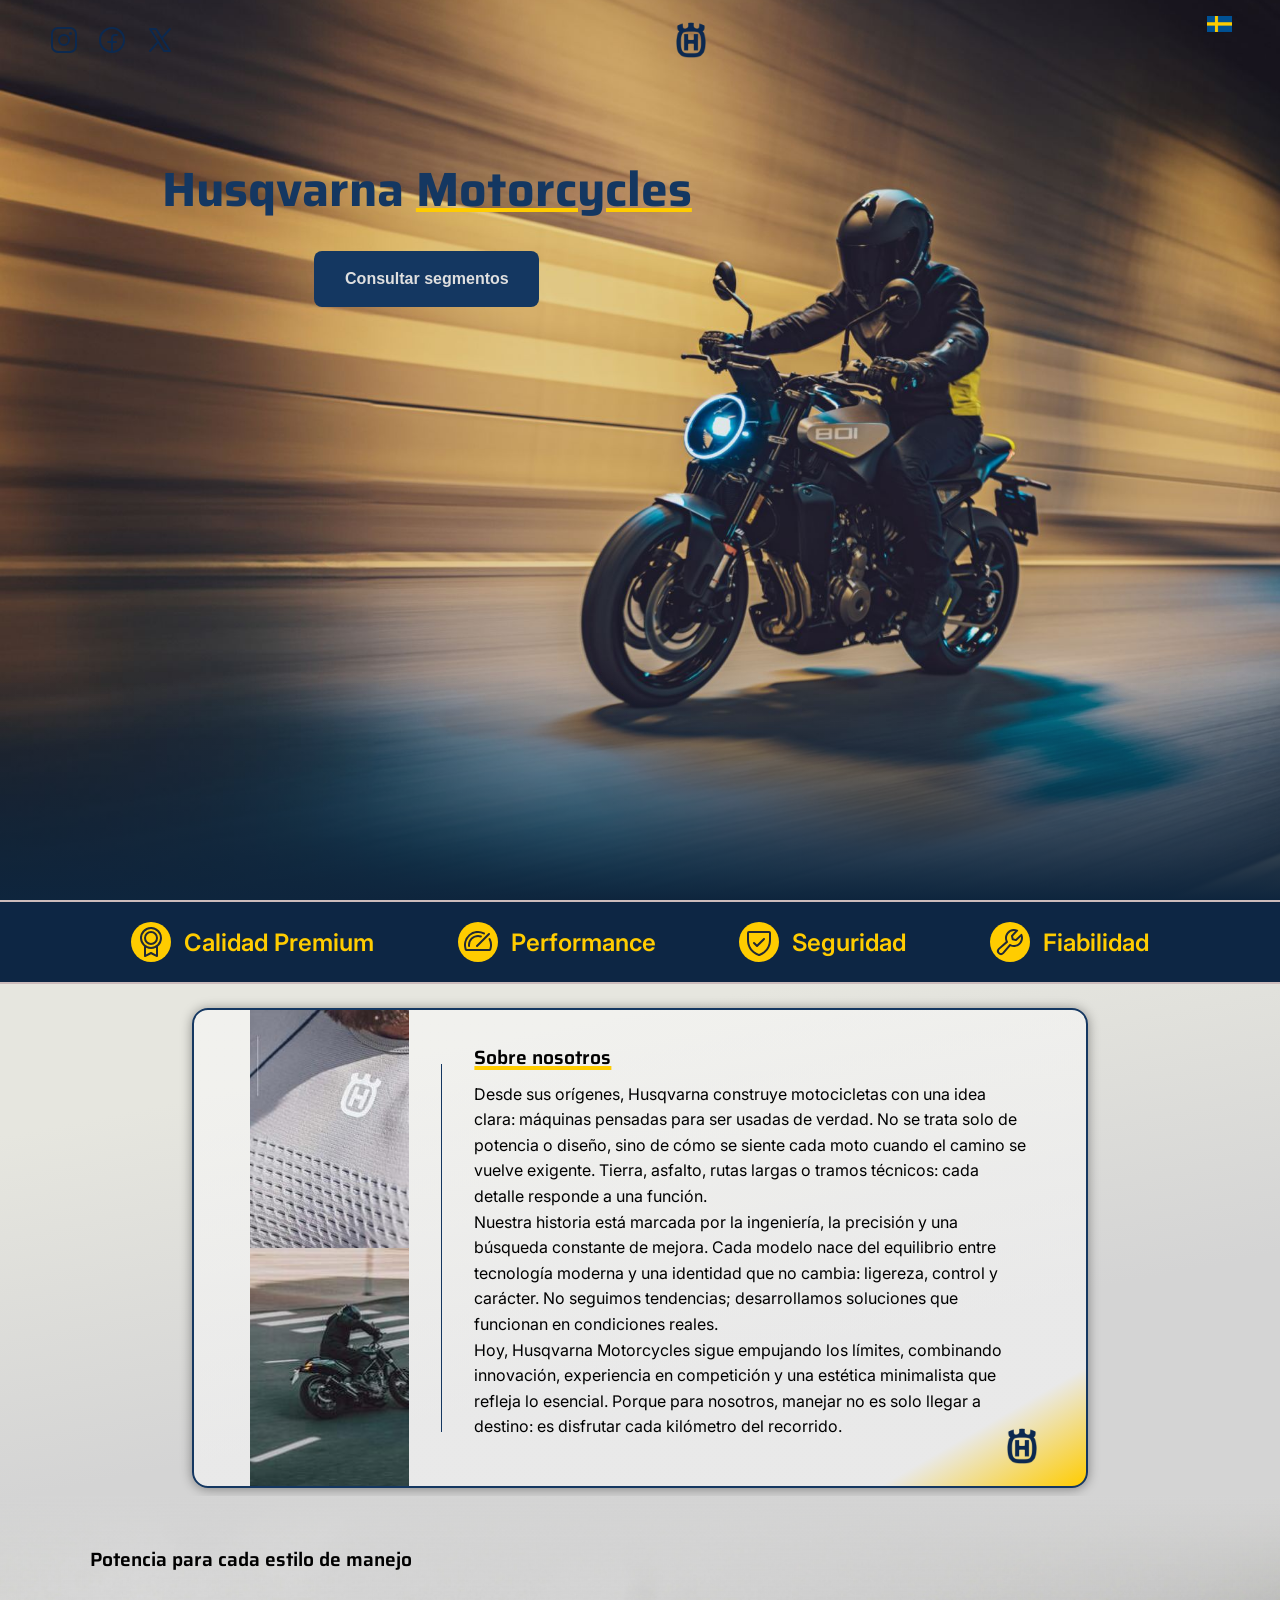
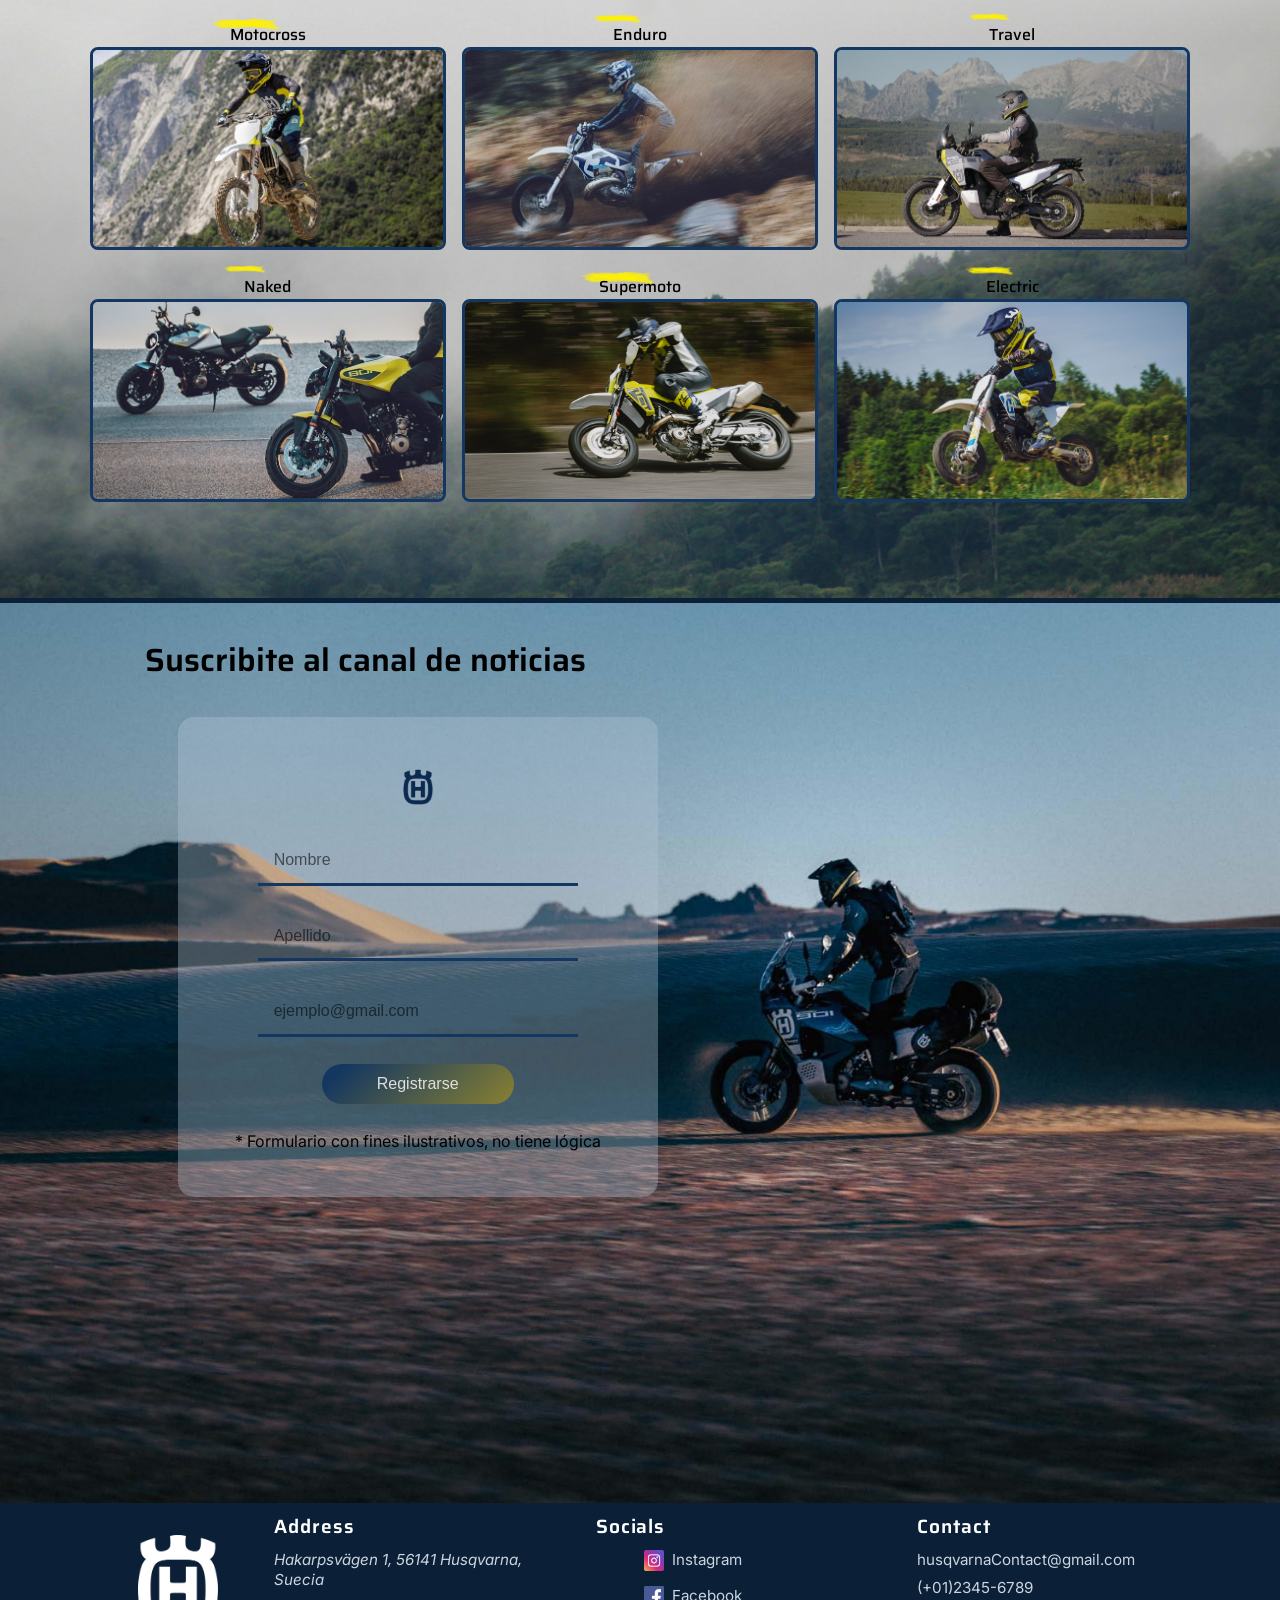
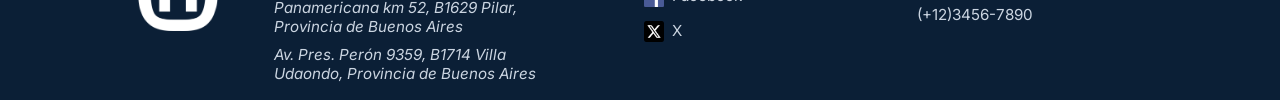
==== commit 8b38e54a: "creo clase contenedor para evitar el estiramiento infinito" ====
--- a/maquetado/main.html
+++ b/maquetado/main.html
@@ -36,34 +36,37 @@
 
     <main>
         <section class="values-bar">
-            <div class="value">
-                <div class="circle">
-                    <img src="../assets/icons/medal.svg" />
-                </div>
-                <p>Calidad Premium</p>
-            </div>
-            <div class="value">
-                <div class="circle">
-                    <img src="../assets/icons/speedometer.svg" />
-                </div>
-                <p>Performance</p>
-            </div>
-            <div class="value">
-                <div class="circle">
-                    <img src="../assets/icons/shield.svg" />
-                </div>
-                <p>Seguridad</p>
-            </div>
-            <div class="value">
-                <div class="circle">
-                    <img src="../assets/icons/wrench.svg" />
-                </div>
-                <p>Fiabilidad</p>
-            </div>
+            <div class="contenedor">
+                <div class="value">
+                    <div class="circle">
+                        <img src="../assets/icons/medal.svg" />
+                    </div>
+                    <p>Calidad Premium</p>
+                </div>
+                <div class="value">
+                    <div class="circle">
+                        <img src="../assets/icons/speedometer.svg" />
+                    </div>
+                    <p>Performance</p>
+                </div>
+                <div class="value">
+                    <div class="circle">
+                        <img src="../assets/icons/shield.svg" />
+                    </div>
+                    <p>Seguridad</p>
+                </div>
+                <div class="value">
+                    <div class="circle">
+                        <img src="../assets/icons/wrench.svg" />
+                    </div>
+                    <p>Fiabilidad</p>
+                </div>
+            </div>
+
         </section>
 
         <section class="about-us">
-            <div class="about-us-container">
+            <div class="about-us-container contenedor">
                 <div class="about-us-images">
                     <img src="../assets/images/about-us/about-us1.jpg">
                     <img src="../assets/images/about-us/about-us2.jpg">
@@ -90,111 +93,119 @@
         </section>
 
         <section class="segments-cards-container">
-            <h3>Potencia para cada estilo de manejo</h3>
-            <article class="grid">
-                <div class="segment-card">
-                    <div class="title-underline">
-                        <h4>Motocross</h4>
-                        <img class="yellow-underline" src="../assets/images/detalles/YellowUnderline.png" />
-                    </div>
-                    <img src="../assets/images/segmentos/motocross-card.jpg" />
-                </div>
-                <div class="segment-card">
-                    <div class="title-underline">
-                        <h4>Enduro</h4>
-                        <img src="../assets/images/detalles/YellowUnderline.png" />
-                    </div>
-                    <img src="../assets/images/segmentos/enduro-card.jpg" />
-                </div>
-                <div class="segment-card">
-                    <div class="title-underline">
-                        <h4>Travel</h4>
-                        <img src="../assets/images/detalles/YellowUnderline.png" />
-                    </div>
-                    <img src="../assets/images/segmentos/travel-card.jpg" />
-                </div>
-                <div class="segment-card">
-                    <div class="title-underline">
-                        <h4>Naked</h4>
-                        <img src="../assets/images/detalles/YellowUnderline.png" />
-                    </div>
-                    <img src="../assets/images/segmentos/naked-card.jpg" />
-                </div>
-                <div class="segment-card">
-                    <div class="title-underline">
-                        <h4>Supermoto</h4>
-                        <img src="../assets/images/detalles/YellowUnderline.png" />
-                    </div>
-                    <img src="../assets/images/segmentos/supermoto-card.jpg" />
-                </div>
-                <div class="segment-card">
-                    <div class="title-underline">
-                        <h4>Electric</h4>
-                        <img src="../assets/images/detalles/YellowUnderline.png" />
-                    </div>
-                    <img src="../assets/images/segmentos/electric-card.jpg" />
-                </div>
-            </article>
+            <div class="contenedor">
+                <h3>Potencia para cada estilo de manejo</h3>
+                <article class="grid">
+                    <div class="segment-card">
+                        <div class="title-underline">
+                            <h4>Motocross</h4>
+                            <img class="yellow-underline" src="../assets/images/detalles/YellowUnderline.png" />
+                        </div>
+                        <img src="../assets/images/segmentos/motocross-card.jpg" />
+                    </div>
+                    <div class="segment-card">
+                        <div class="title-underline">
+                            <h4>Enduro</h4>
+                            <img src="../assets/images/detalles/YellowUnderline.png" />
+                        </div>
+                        <img src="../assets/images/segmentos/enduro-card.jpg" />
+                    </div>
+                    <div class="segment-card">
+                        <div class="title-underline">
+                            <h4>Travel</h4>
+                            <img src="../assets/images/detalles/YellowUnderline.png" />
+                        </div>
+                        <img src="../assets/images/segmentos/travel-card.jpg" />
+                    </div>
+                    <div class="segment-card">
+                        <div class="title-underline">
+                            <h4>Naked</h4>
+                            <img src="../assets/images/detalles/YellowUnderline.png" />
+                        </div>
+                        <img src="../assets/images/segmentos/naked-card.jpg" />
+                    </div>
+                    <div class="segment-card">
+                        <div class="title-underline">
+                            <h4>Supermoto</h4>
+                            <img src="../assets/images/detalles/YellowUnderline.png" />
+                        </div>
+                        <img src="../assets/images/segmentos/supermoto-card.jpg" />
+                    </div>
+                    <div class="segment-card">
+                        <div class="title-underline">
+                            <h4>Electric</h4>
+                            <img src="../assets/images/detalles/YellowUnderline.png" />
+                        </div>
+                        <img src="../assets/images/segmentos/electric-card.jpg" />
+                    </div>
+                </article>
+            </div>
+
         </section>
 
         <div class="section-divider"></div>
 
         <section class="newsletter-form">
-            <h3>Suscribite al canal de noticias</h3>
-            <article class="form-container">
-                <form>
-                    <img class="logo" src="../assets/images/husqvarna-logo.png">
-                    <div>
-                        <label for="name" class="hidden">Nombre</label>
-                        <input id="name" type="text" placeholder="Nombre">
-                    </div>
-                    <div>
-                        <label for="lastname" class="hidden">Apellido</label>
-                        <input id="lastname" type="text" placeholder="Apellido">
-                    </div>
-                    <div>
-                        <label for="email" class="hidden">Email</label>
-                        <input id="email" type="email" placeholder="ejemplo@gmail.com">
-                    </div>
-                    <button type="submit">Registrarse</button>
-                    <p>* Formulario con fines ilustrativos, no tiene lógica</p>
-                </form>
-            </article>
+            <div class="contenedor">
+                <h3>Suscribite al canal de noticias</h3>
+                <article class="form-container">
+                    <form>
+                        <img class="logo" src="../assets/images/husqvarna-logo.png">
+                        <div>
+                            <label for="name" class="hidden">Nombre</label>
+                            <input id="name" type="text" placeholder="Nombre">
+                        </div>
+                        <div>
+                            <label for="lastname" class="hidden">Apellido</label>
+                            <input id="lastname" type="text" placeholder="Apellido">
+                        </div>
+                        <div>
+                            <label for="email" class="hidden">Email</label>
+                            <input id="email" type="email" placeholder="ejemplo@gmail.com">
+                        </div>
+                        <button type="submit">Registrarse</button>
+                        <p>* Formulario con fines ilustrativos, no tiene lógica</p>
+                    </form>
+                </article>
+            </div>
+
         </section>
 
         <footer class="footer">
-            <div class="footer-container">
-                <div class="footer-column-logo logo-column">
-                    <img class="footer-logo" src="../assets/images/husqvarna-logo-footer.png">
-                </div>
-                <section class="footer-column">
-                    <h3>Address</h3>
-                    <address>
-                        <p class="p-footer">Hakarpsvägen 1, 56141 Husqvarna, Suecia</p>
-                        <p class="p-footer">Panamericana km 52, B1629 Pilar, Provincia de Buenos Aires</p>
-                        <p class="p-footer">Av. Pres. Perón 9359, B1714 Villa Udaondo, Provincia de Buenos Aires</p>
-                    </address>
-                </section>
-                <section class="footer-column">
-                    <h3>Socials</h3>
-                    <ul>
-                        <li><img src="../assets/icons/instagramIcon.jpg">
-                            <p class="p-footer">Instagram</p>
-                        </li>
-                        <li><img src="../assets/icons/facebookIcon.jpg">
-                            <p class="p-footer">Facebook</p>
-                        </li>
-                        <li><img src="../assets/icons/twitterIcon.jpg">
-                            <p class="p-footer">X</p>
-                        </li>
-                    </ul>
-                </section>
-                <section class="footer-column">
-                    <h3>Contact</h3>
-                    <p class="p-footer">husqvarnaContact@gmail.com</p>
-                    <p class="p-footer">(+01)2345-6789</p>
-                    <p class="p-footer">(+12)3456-7890</p>
-                </section>
+            <div class="contenedor">
+                <div class="footer-container">
+                    <div class="footer-column-logo logo-column">
+                        <img class="footer-logo" src="../assets/images/husqvarna-logo-footer.png">
+                    </div>
+                    <section class="footer-column">
+                        <h3>Address</h3>
+                        <address>
+                            <p class="p-footer">Hakarpsvägen 1, 56141 Husqvarna, Suecia</p>
+                            <p class="p-footer">Panamericana km 52, B1629 Pilar, Provincia de Buenos Aires</p>
+                            <p class="p-footer">Av. Pres. Perón 9359, B1714 Villa Udaondo, Provincia de Buenos Aires</p>
+                        </address>
+                    </section>
+                    <section class="footer-column">
+                        <h3>Socials</h3>
+                        <ul>
+                            <li><img src="../assets/icons/instagramIcon.jpg">
+                                <p class="p-footer">Instagram</p>
+                            </li>
+                            <li><img src="../assets/icons/facebookIcon.jpg">
+                                <p class="p-footer">Facebook</p>
+                            </li>
+                            <li><img src="../assets/icons/twitterIcon.jpg">
+                                <p class="p-footer">X</p>
+                            </li>
+                        </ul>
+                    </section>
+                    <section class="footer-column">
+                        <h3>Contact</h3>
+                        <p class="p-footer">husqvarnaContact@gmail.com</p>
+                        <p class="p-footer">(+01)2345-6789</p>
+                        <p class="p-footer">(+12)3456-7890</p>
+                    </section>
+                </div>
             </div>
         </footer>
     </main>
--- a/styles/main.css
+++ b/styles/main.css
@@ -23,13 +23,16 @@
 
 .hero {
     display: flex;
-    justify-content: center;
+    justify-content: flex-start;
+    margin-top: 4em;
 }
 
 .hero-inner {
-    max-width: 1200px;
-    width: 100%;
-    padding: 3em 5em;
+    display: flex;
+    flex-direction: column;
+    align-items: center;
+    width: 60%;
+    margin-left: 2%;
 }
 
 .hero-inner h1 {
@@ -38,10 +41,6 @@
     padding: 0.5em 0;
 }
 
-.hero-inner button {
-    margin-left: 10em;
-}
-
 .sub {
     text-decoration: underline;
     text-decoration-color: var(--color-secundario);
@@ -49,15 +48,18 @@
 }
 
 .values-bar {
-    background-color: var(--color-primario-value);
-    height: 5em;
-    width: 100vw;
-    padding: 0 5em;
-    display: flex;
-    flex-direction: row;
-    justify-content: space-around;
+    width: 100%;
     border-top: 2px solid var(--color-borde-suave);
     border-bottom: 2px solid var(--color-borde-suave);
+    background-color: var(--color-primario-value);
+}
+
+.values-bar .contenedor {
+    display: flex;
+    flex-direction: row;
+    justify-content: space-around;
+    align-items: center;
+    height: 5em;
 }
 
 .value {
@@ -90,23 +92,20 @@
 
 /* About us */
 .about-us {
-    width: 100%;
-    height: 32em;
+    padding: 1em 0 0 0;
+    width: 100%;
+    min-height: 32em;
     display: flex;
     justify-content: center;
     align-items: center;
-    /* background-color: var(--color-background2); */
-    background: #D4D4D4;
     background: linear-gradient(349deg, rgba(212, 212, 212, 1) 32%, rgba(230, 230, 223, 1) 80%)
-        /* ese color de fondo para diferenciar */
 }
 
 .about-us-container {
     width: 70%;
-    height: 30em;
+    min-height: 30em;
     border-radius: 1em;
     border: 2px solid var(--color-primario);
-    background: var(--color-background2);
     background: linear-gradient(150deg, rgba(250, 250, 250, 0.55) 88%, rgba(255, 204, 0, 1) 100%);
     display: flex;
     flex-direction: row;
@@ -128,12 +127,14 @@
     position: relative;
 }
 
-.about-us-text p{
+.about-us-text p {
     line-height: 1.6em;
 }
-.about-us-text h3{
+
+.about-us-text h3 {
     margin-bottom: 0.5em;
 }
+
 .about-us-text>img {
     position: absolute;
     bottom: 1em;
@@ -143,18 +144,19 @@
 .about-us-images {
     display: flex;
     flex-direction: column;
-    flex-basis: 50%;
+    flex-basis: 80%;
     align-self: stretch;
     margin: 0 2em;
 }
+
 .about-us-images img {
     flex: 1;
     object-fit: cover;
-    width: 100%;
 }
 
 /*  */
 .segments-cards-container {
+    padding: 3em 2em;
     display: flex;
     flex-direction: column;
     width: 100%;
@@ -171,9 +173,9 @@
 
 .grid {
     position: relative;
-    align-self: center;
+    width: 100%;
     display: grid;
-    grid-template-columns: 25em 25em 25em;
+    grid-template-columns: repeat(3, minmax(min(100%, 19em), 1fr));
     text-align: center;
     padding: 3em 0;
     row-gap: 1.5em;
@@ -228,10 +230,8 @@
 }
 
 .newsletter-form h3 {
-    position: relative;
-    left: 5em;
     font-size: 2em;
-    padding: 1em 0;
+    padding: 1em 0 1em 5%;
 }
 
 .form-container form {
@@ -239,9 +239,9 @@
     border-radius: 1em;
     align-items: center;
     padding: 2em;
-    margin: 2em 10em;
-    width: 30em;
-    height: 30em;
+    margin: 0 0 0 8%;
+    width: min(30em, 90%);
+    min-height: 30em;
     display: flex;
     flex-direction: column;
     justify-content: space-around;
@@ -296,7 +296,7 @@
 }
 
 .footer {
-    height: 11em;
+    min-height: 11em;
     width: 100%;
     padding: 0.5em 0;
     background-color: var(--color-background-footer);
--- a/styles/global.css
+++ b/styles/global.css
@@ -20,6 +20,7 @@
   --color-borde-suave: #ccbcbc;
   --color-circle: #ffcc00;
   --color-placeholder: #00000091;
+
   --ancho-contenedor: 71.80rem;
   /*lo dejo y lo cambio para las cards*/
   --radio-contenedor: 0.5rem;
@@ -138,11 +139,10 @@
   color: var(--color-fuente-fuerte);
 }
 
-.contenedor {
-  width: 100%;
-  background-color: var(--color-fuente-suave);
-  border-radius: var(--radio-contenedor);
-  padding: 1.5rem;
+.contenedor{
+  max-width: var(--ancho-contenedor);
+  margin-inline: auto;
+  padding-inline: 1.5rem;
 }
 
 .elementos-espaciado {
@@ -166,14 +166,17 @@
 }
 
 /* Breakpoint tablet */
-/* @media (max-width: 1024px) {
+@media (max-width: 1023px) {
   h1 {
     font-size: 2.1rem;
   }
-} */
+  .grid {
+        grid-template-columns: repeat(auto-fill, minmax(min(100%, 19em), 1fr));
+    }
+}
 
 /* Breakpoint mobile */
-/* @media (max-width: 640px) {
+@media (max-width: 767px) {
   h1{
     font-size: 1.7rem;
   }
@@ -190,4 +193,7 @@
     padding-top: 0rem;
     padding-bottom: 4rem;
   }
-} */+  .grid {
+        grid-template-columns: 1fr; /* una sola columna */
+    }
+}
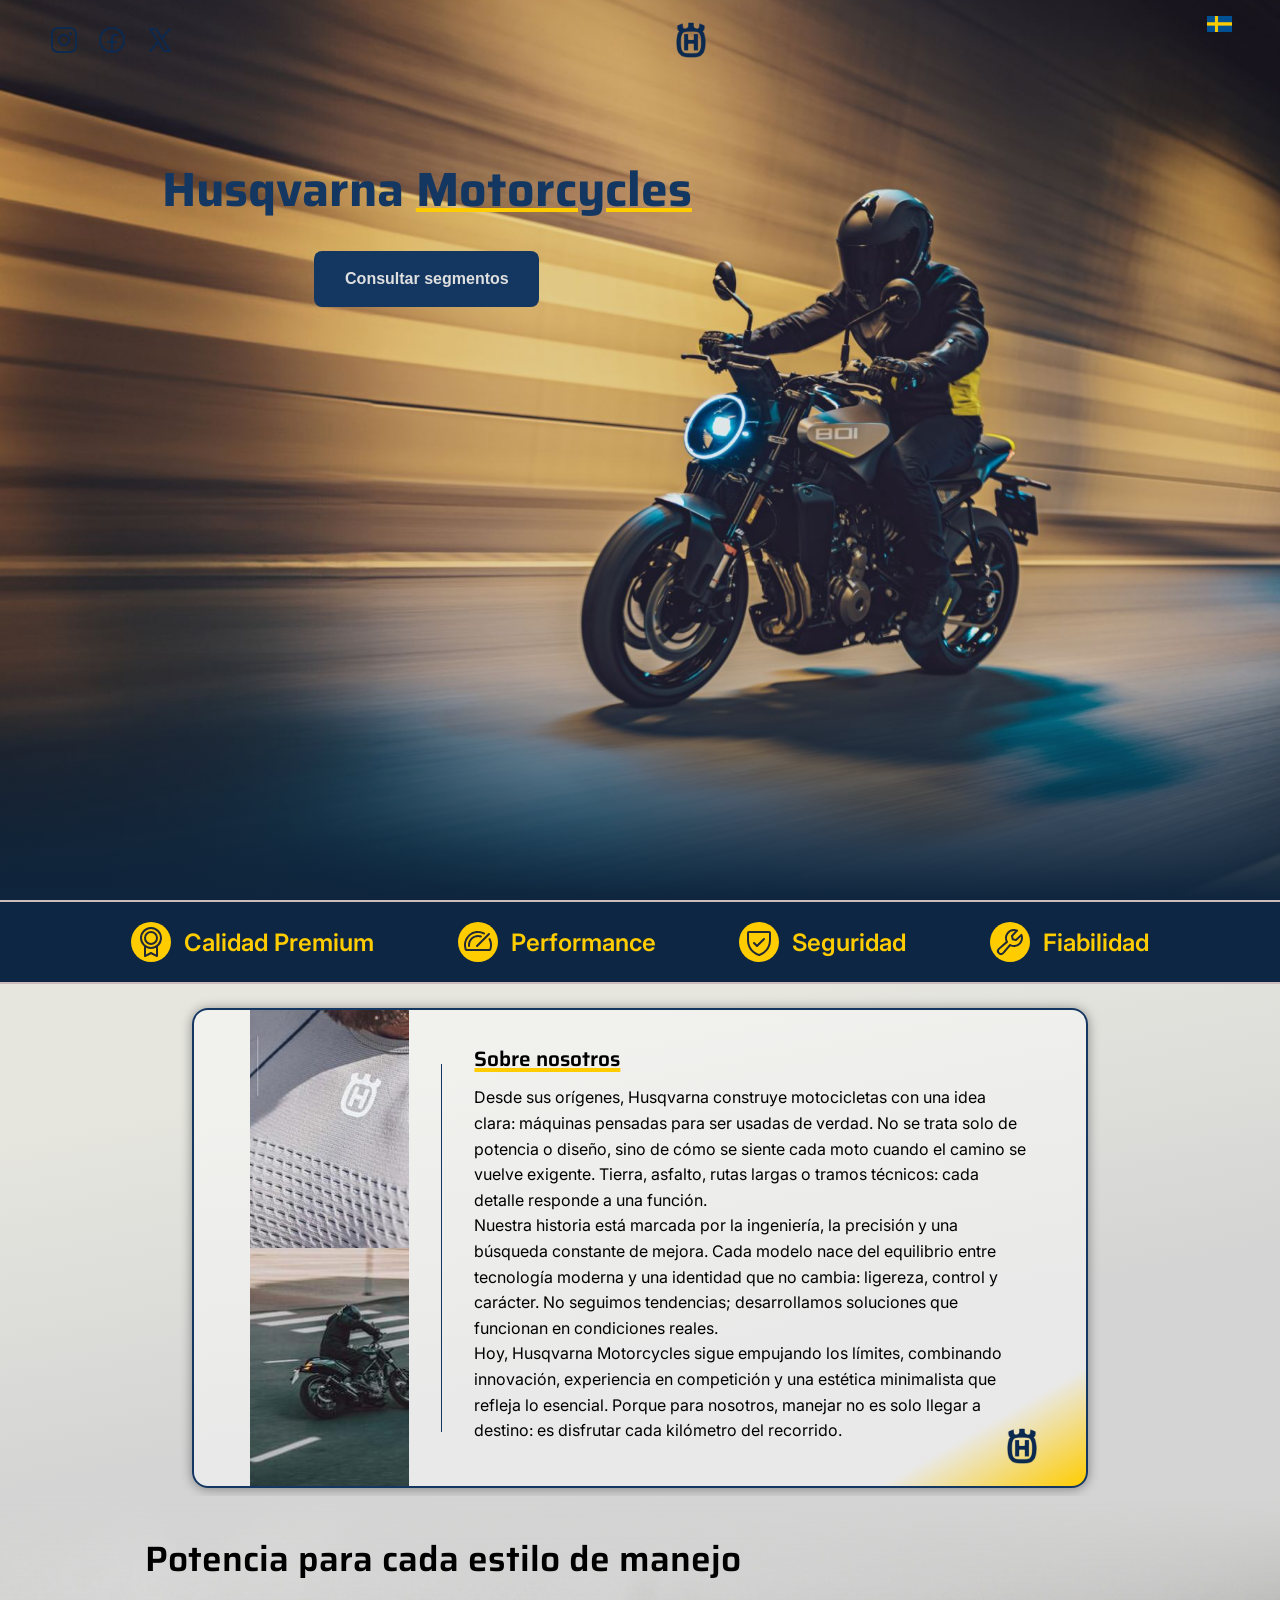
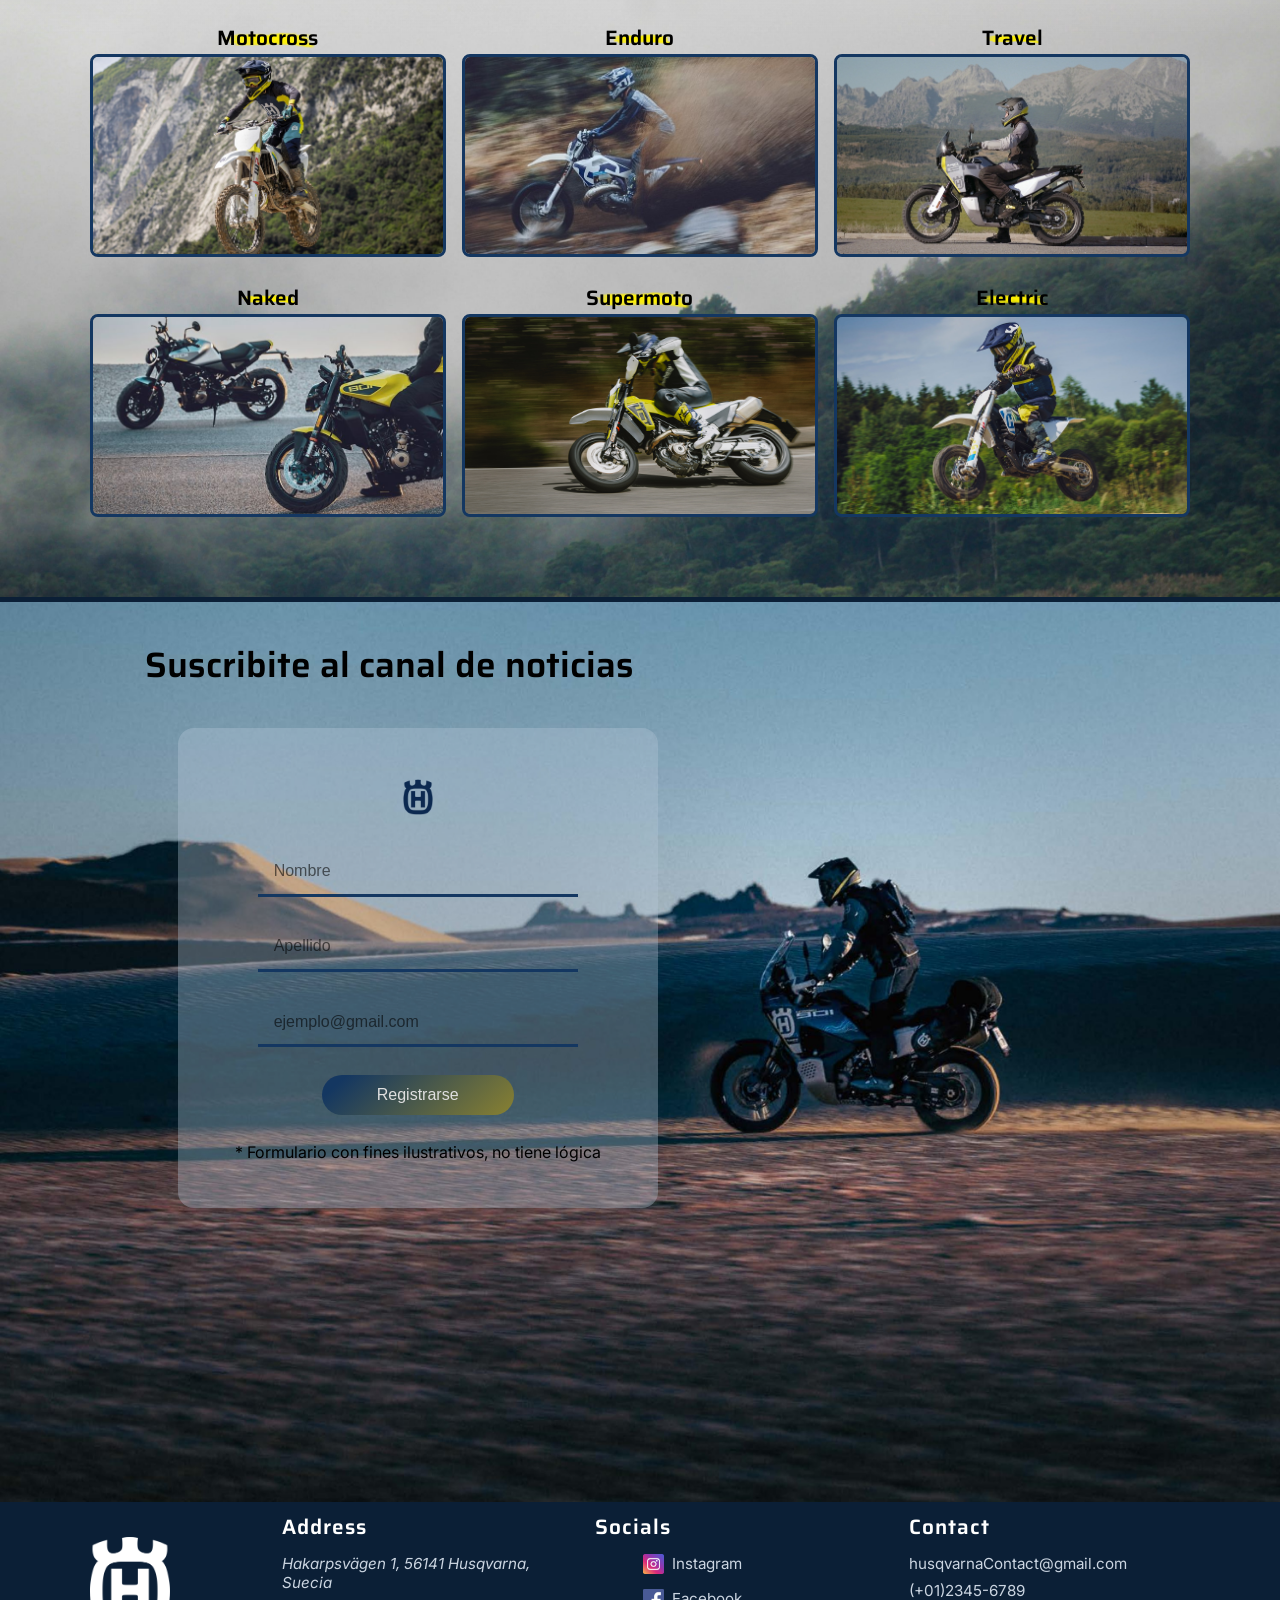
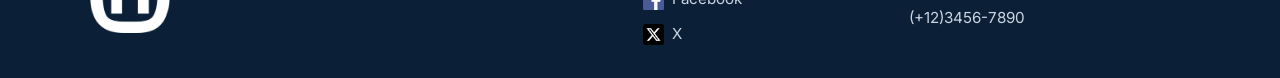
==== commit 8896805f: "cambios generales para responsive" ====
--- a/maquetado/main.html
+++ b/maquetado/main.html
@@ -75,7 +75,7 @@
                     <!-- vacio para hacer una línea paralela a las fotos -->
                 </div>
                 <article class="about-us-text">
-                    <h3 class="sub">Sobre nosotros</h3>
+                    <h4 class="sub">Sobre nosotros</h4>
                     <p>Desde sus orígenes, Husqvarna construye motocicletas con una idea clara: máquinas pensadas para
                         ser usadas de verdad. No se trata solo de potencia o diseño, sino de cómo se siente cada moto
                         cuando el camino se vuelve exigente. Tierra, asfalto, rutas largas o tramos técnicos: cada
@@ -153,15 +153,15 @@
                         <img class="logo" src="../assets/images/husqvarna-logo.png">
                         <div>
                             <label for="name" class="hidden">Nombre</label>
-                            <input id="name" type="text" placeholder="Nombre">
+                            <input id="name" type="text" placeholder="Nombre" required>
                         </div>
                         <div>
                             <label for="lastname" class="hidden">Apellido</label>
-                            <input id="lastname" type="text" placeholder="Apellido">
+                            <input id="lastname" type="text" placeholder="Apellido" required>
                         </div>
                         <div>
                             <label for="email" class="hidden">Email</label>
-                            <input id="email" type="email" placeholder="ejemplo@gmail.com">
+                            <input id="email" type="email" placeholder="ejemplo@gmail.com" required>
                         </div>
                         <button type="submit">Registrarse</button>
                         <p>* Formulario con fines ilustrativos, no tiene lógica</p>
@@ -170,7 +170,6 @@
             </div>
 
         </section>
-
         <footer class="footer">
             <div class="contenedor">
                 <div class="footer-container">
@@ -178,15 +177,13 @@
                         <img class="footer-logo" src="../assets/images/husqvarna-logo-footer.png">
                     </div>
                     <section class="footer-column">
-                        <h3>Address</h3>
+                        <h4>Address</h4>
                         <address>
                             <p class="p-footer">Hakarpsvägen 1, 56141 Husqvarna, Suecia</p>
-                            <p class="p-footer">Panamericana km 52, B1629 Pilar, Provincia de Buenos Aires</p>
-                            <p class="p-footer">Av. Pres. Perón 9359, B1714 Villa Udaondo, Provincia de Buenos Aires</p>
                         </address>
                     </section>
                     <section class="footer-column">
-                        <h3>Socials</h3>
+                        <h4>Socials</h4>
                         <ul>
                             <li><img src="../assets/icons/instagramIcon.jpg">
                                 <p class="p-footer">Instagram</p>
@@ -200,7 +197,7 @@
                         </ul>
                     </section>
                     <section class="footer-column">
-                        <h3>Contact</h3>
+                        <h4>Contact</h4>
                         <p class="p-footer">husqvarnaContact@gmail.com</p>
                         <p class="p-footer">(+01)2345-6789</p>
                         <p class="p-footer">(+12)3456-7890</p>
--- a/styles/main.css
+++ b/styles/main.css
@@ -131,7 +131,7 @@
     line-height: 1.6em;
 }
 
-.about-us-text h3 {
+.about-us-text h4 {
     margin-bottom: 0.5em;
 }
 
@@ -156,7 +156,7 @@
 
 /*  */
 .segments-cards-container {
-    padding: 3em 2em;
+    padding: 0 0 2em 0;
     display: flex;
     flex-direction: column;
     width: 100%;
@@ -165,19 +165,13 @@
         url(../assets/images/background-fade.jpg) center/cover no-repeat;
 }
 
-.segments-cards-container>h3 {
-    align-self: center;
-    padding: 1em 0 0;
-    font-size: 2em;
-}
-
 .grid {
     position: relative;
     width: 100%;
     display: grid;
-    grid-template-columns: repeat(3, minmax(min(100%, 19em), 1fr));
+    grid-template-columns: repeat(3, minmax(min(100%, 18em), 1fr));
     text-align: center;
-    padding: 3em 0;
+    padding: 0 0 3em 0;
     row-gap: 1.5em;
     column-gap: 1em;
 }
@@ -207,10 +201,11 @@
 
 .title-underline img {
     position: absolute;
-    top: -16px;
-    left: -1.5em;
-    /* arranca debajo del h4 */
+    top: 50%;
+    left: 50%;
+    transform: translate(-50%, -50%);
     z-index: 1;
+    width: 120%;
 }
 
 .section-divider {
@@ -227,11 +222,6 @@
     width: 100%;
     height: 100vh;
     /* display column (on-block) */
-}
-
-.newsletter-form h3 {
-    font-size: 2em;
-    padding: 1em 0 1em 5%;
 }
 
 .form-container form {
@@ -306,19 +296,23 @@
     display: flex;
     flex-direction: row;
     justify-content: center;
-    gap: 3em;
+    gap: 2em;
 }
 
 .footer-column {
-    width: 20em;
+    width: min(20em, 100%);
 }
 
 .footer-column-logo {
+    display: flex;
+    flex-shrink: 0;
+    align-items: center;
+    justify-content: flex-start;
     width: 10em;
 }
 
-.footer-column h3 {
-    color: var(--color-fuente-footer-h3);
+.footer-column h4 {
+    color: var(--color-fuente-footer-h4);
     font-weight: 600;
     letter-spacing: 0.05em;
     justify-self: center;
@@ -331,9 +325,6 @@
 
 .footer-logo {
     width: 5em;
-    position: absolute;
-    top: 1.5em;
-    left: 3em;
 }
 
 /* tamaño de los iconos */
--- a/styles/global.css
+++ b/styles/global.css
@@ -12,7 +12,7 @@
   --color-background2:#fcfcf0;
   --color-background-footer:#0b1f36;
   --color-fuente-fuerte: #000000;
-  --color-fuente-footer-h3: #ffffff;
+  --color-fuente-footer-h4: #ffffff;
   --color-fuente-footer-p: #cbd5e1;
   --color-fuente-claro: #dfdfdf;
   --color-fuente-medio: #967d65;
@@ -124,11 +124,15 @@
 }
 
 h3 {
-  font-size: 1.2rem;
-  font-weight: 600;
+  font-size: 2.2em;
+  font-family: var(--font-title);
+  font-weight: 600;
+  padding: 1em 0 1em 5%;
 }
 h4{
-  font-weight: 500;
+  font-size: 1.3em;
+  font-weight: 600;
+  font-family: var(--font-title);
 }
 
 p {
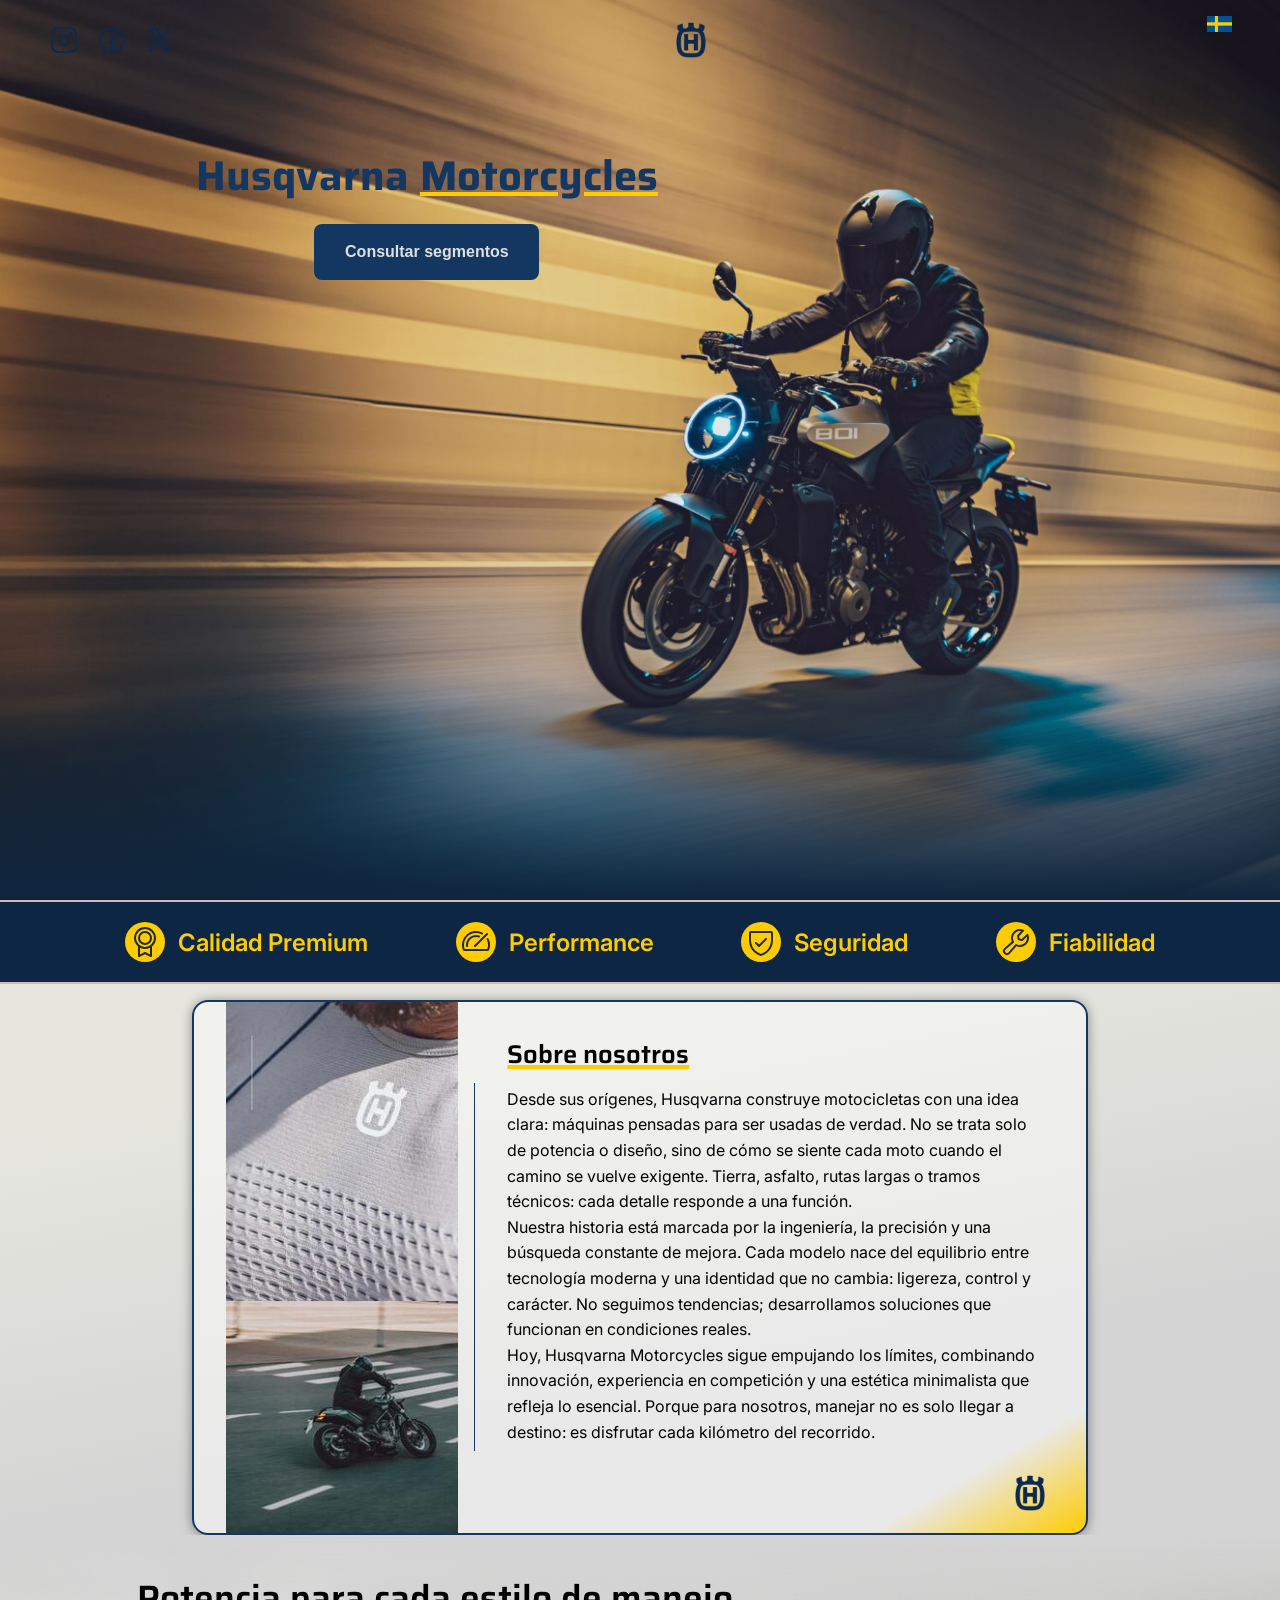
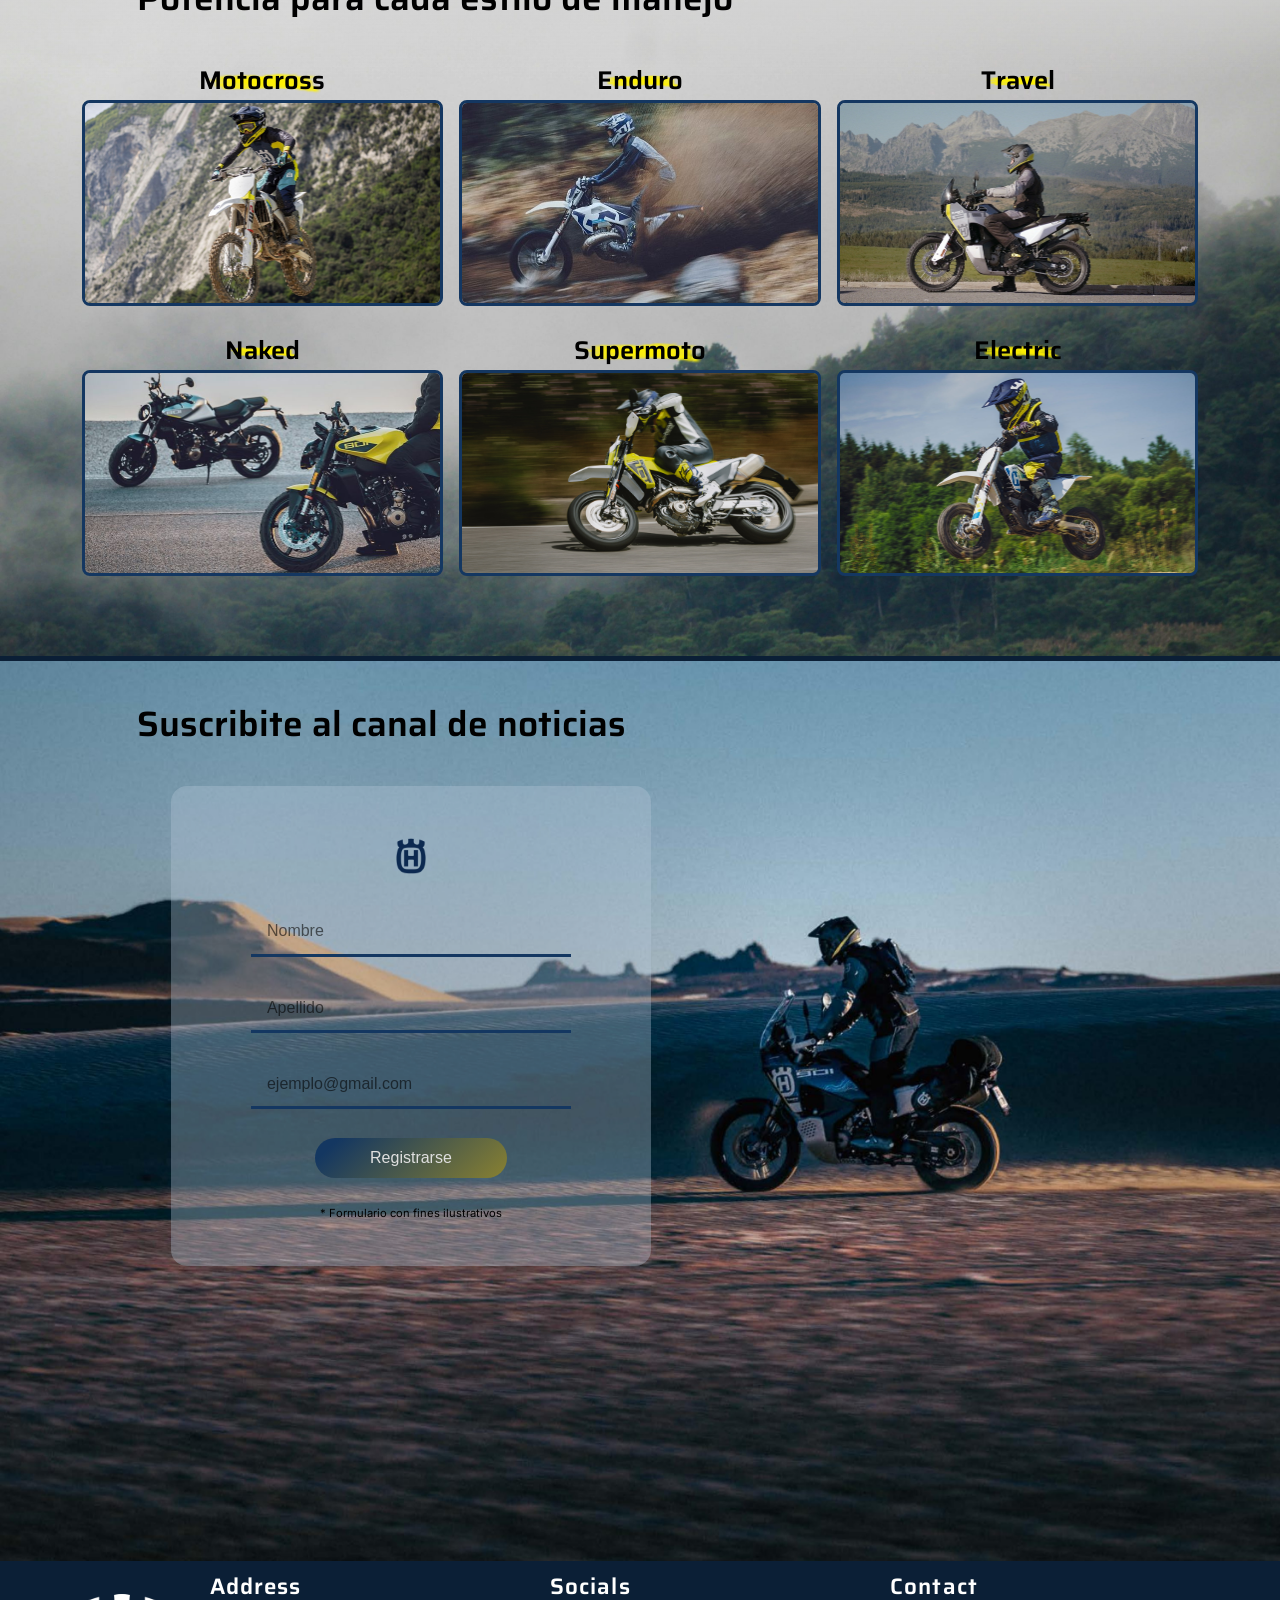
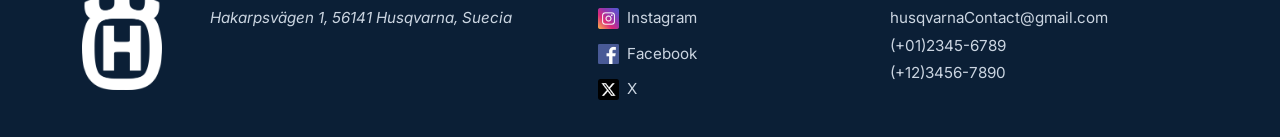
==== commit de833eaf: "breakpoint tablet provisorio" ====
--- a/maquetado/main.html
+++ b/maquetado/main.html
@@ -164,7 +164,7 @@
                             <input id="email" type="email" placeholder="ejemplo@gmail.com" required>
                         </div>
                         <button type="submit">Registrarse</button>
-                        <p>* Formulario con fines ilustrativos, no tiene lógica</p>
+                        <p>* Formulario con fines ilustrativos</p>
                     </form>
                 </article>
             </div>
--- a/styles/main.css
+++ b/styles/main.css
@@ -36,7 +36,6 @@
 }
 
 .hero-inner h1 {
-    font-size: 3em;
     color: var(--color-primario);
     padding: 0.5em 0;
 }
@@ -144,9 +143,9 @@
 .about-us-images {
     display: flex;
     flex-direction: column;
-    flex-basis: 80%;
+    flex-basis: 120%;
     align-self: stretch;
-    margin: 0 2em;
+    margin: 0 1em;
 }
 
 .about-us-images img {
@@ -271,13 +270,19 @@
 
     transition: background-position 0.4s ease,
         transform 0.2s ease,
+        box-shadow 0.2s ease,
         color 0.4s ease;
 }
 
 form button:hover {
     background-position: right;
     transform: translateY(-2px);
+    box-shadow: 0 4px 10px rgba(0, 0, 0, 0.5);
     color: var(--color-fuente-fuerte);
+}
+
+form p {
+    font-size: 0.7em;
 }
 
 .hidden {
@@ -308,15 +313,15 @@
     flex-shrink: 0;
     align-items: center;
     justify-content: flex-start;
-    width: 10em;
+    width: 6em;
 }
 
 .footer-column h4 {
     color: var(--color-fuente-footer-h4);
-    font-weight: 600;
+    font-size: 1.4em;
     letter-spacing: 0.05em;
     justify-self: center;
-    margin: 0 0 0.5em 0;
+    margin: 0 0 0.2em 0;
 }
 
 .logo-column {
--- a/styles/global.css
+++ b/styles/global.css
@@ -9,8 +9,8 @@
   /* --color-secundario-active: #cfcfcf;*/
 
   --color-background: #f5f5f5;
-  --color-background2:#fcfcf0;
-  --color-background-footer:#0b1f36;
+  --color-background2: #fcfcf0;
+  --color-background-footer: #0b1f36;
   --color-fuente-fuerte: #000000;
   --color-fuente-footer-h4: #ffffff;
   --color-fuente-footer-p: #cbd5e1;
@@ -26,7 +26,7 @@
   --radio-contenedor: 0.5rem;
   /*ídem arriba, tengo que moverlo a css de modelos*/
   --font-title: 'Saira', sans-sherif;
-  --font-text: 'Inter', sans-sherif; 
+  --font-text: 'Inter', sans-sherif;
 }
 
 * {
@@ -47,8 +47,8 @@
 }
 
 header {
-  background: linear-gradient(to top, rgba(14,37,61,1) 0%, rgba(14,37,61,0) 25%),
-  url(../assets/images/svartpilen801.png) no-repeat center center; 
+  background: linear-gradient(to top, rgba(14, 37, 61, 1) 0%, rgba(14, 37, 61, 0) 25%),
+    url(../assets/images/svartpilen801.png) no-repeat center center;
   background-size: cover;
   top: 0;
   width: 100%;
@@ -92,11 +92,11 @@
   transform: translateY(0);
 }
 
-img{
-    max-width: 100%;
-    display: block; 
-    /* display block elimina el espacio vacio que*/ 
-    /* agrega el navegador por defecto por ser inline*/
+img {
+  max-width: 100%;
+  display: block;
+  /* display block elimina el espacio vacio que*/
+  /* agrega el navegador por defecto por ser inline*/
 }
 
 .logo {
@@ -110,12 +110,18 @@
   width: auto;
   align-self: flex-start;
 }
-h1, h2, h3, h4{
+
+h1,
+h2,
+h3,
+h4 {
   font-family: var(--font-title);
 }
+
 h1 {
   font-size: 2.6rem;
   font-weight: 700;
+  line-height: 1.3em;
 }
 
 h2 {
@@ -129,8 +135,9 @@
   font-weight: 600;
   padding: 1em 0 1em 5%;
 }
-h4{
-  font-size: 1.3em;
+
+h4 {
+  font-size: 1.6em;
   font-weight: 600;
   font-family: var(--font-title);
 }
@@ -143,10 +150,10 @@
   color: var(--color-fuente-fuerte);
 }
 
-.contenedor{
+.contenedor {
   max-width: var(--ancho-contenedor);
   margin-inline: auto;
-  padding-inline: 1.5rem;
+  padding-inline: 1rem;
 }
 
 .elementos-espaciado {
@@ -171,33 +178,103 @@
 
 /* Breakpoint tablet */
 @media (max-width: 1023px) {
+  .topbar {
+    justify-content: space-around;
+  }
+
+  .socials {
+    gap: 0.5em;
+  }
+
+  .hero-inner {
+    width: 70%;
+  }
+
   h1 {
-    font-size: 2.1rem;
-  }
+    font-size: 2.3rem;
+  }
+
+  .boton-navegacion {
+    height: 3em;
+  }
+
+  /*  */
+  .values-bar .contenedor {
+    height: 4em;
+  }
+
+  .value {
+    gap: 0.5em;
+  }
+
+  .value p {
+    font-size: 1.1rem;
+  }
+
+  .circle {
+    height: 2.3em;
+    width: 2.3em;
+  }
+
+  /*  */
+  .about-us-container {
+    width: 80%;
+  }
+
+  .about-us-text>img {
+    bottom: 0.7em;
+    right: 0.7em;
+  }
+
   .grid {
-        grid-template-columns: repeat(auto-fill, minmax(min(100%, 19em), 1fr));
-    }
+    grid-template-columns: repeat(auto-fill, minmax(min(100%, 19em), 1fr));
+  }
+
+  /*  */
+  .form-container form {
+    width: min(28em, 85%);
+    min-height: 28em;
+  }
+
+  /*  */
+  .footer-column-logo {
+    width: 5em;
+  }
+
+  .footer-logo {
+    width: 4em;
+  }
+
+  .footer-column h4 {
+    font-size: 1.2em;
+  }
 }
 
 /* Breakpoint mobile */
 @media (max-width: 767px) {
-  h1{
+  h1 {
     font-size: 1.7rem;
   }
+
   h2 {
     font-size: 1.1rem;
   }
+
   h3 {
     font-size: 1rem;
   }
+
   p {
     font-size: 0.9rem;
   }
-  body{
+
+  body {
     padding-top: 0rem;
     padding-bottom: 4rem;
   }
+
   .grid {
-        grid-template-columns: 1fr; /* una sola columna */
-    }
+    grid-template-columns: 1fr;
+    /* una sola columna */
+  }
 }
